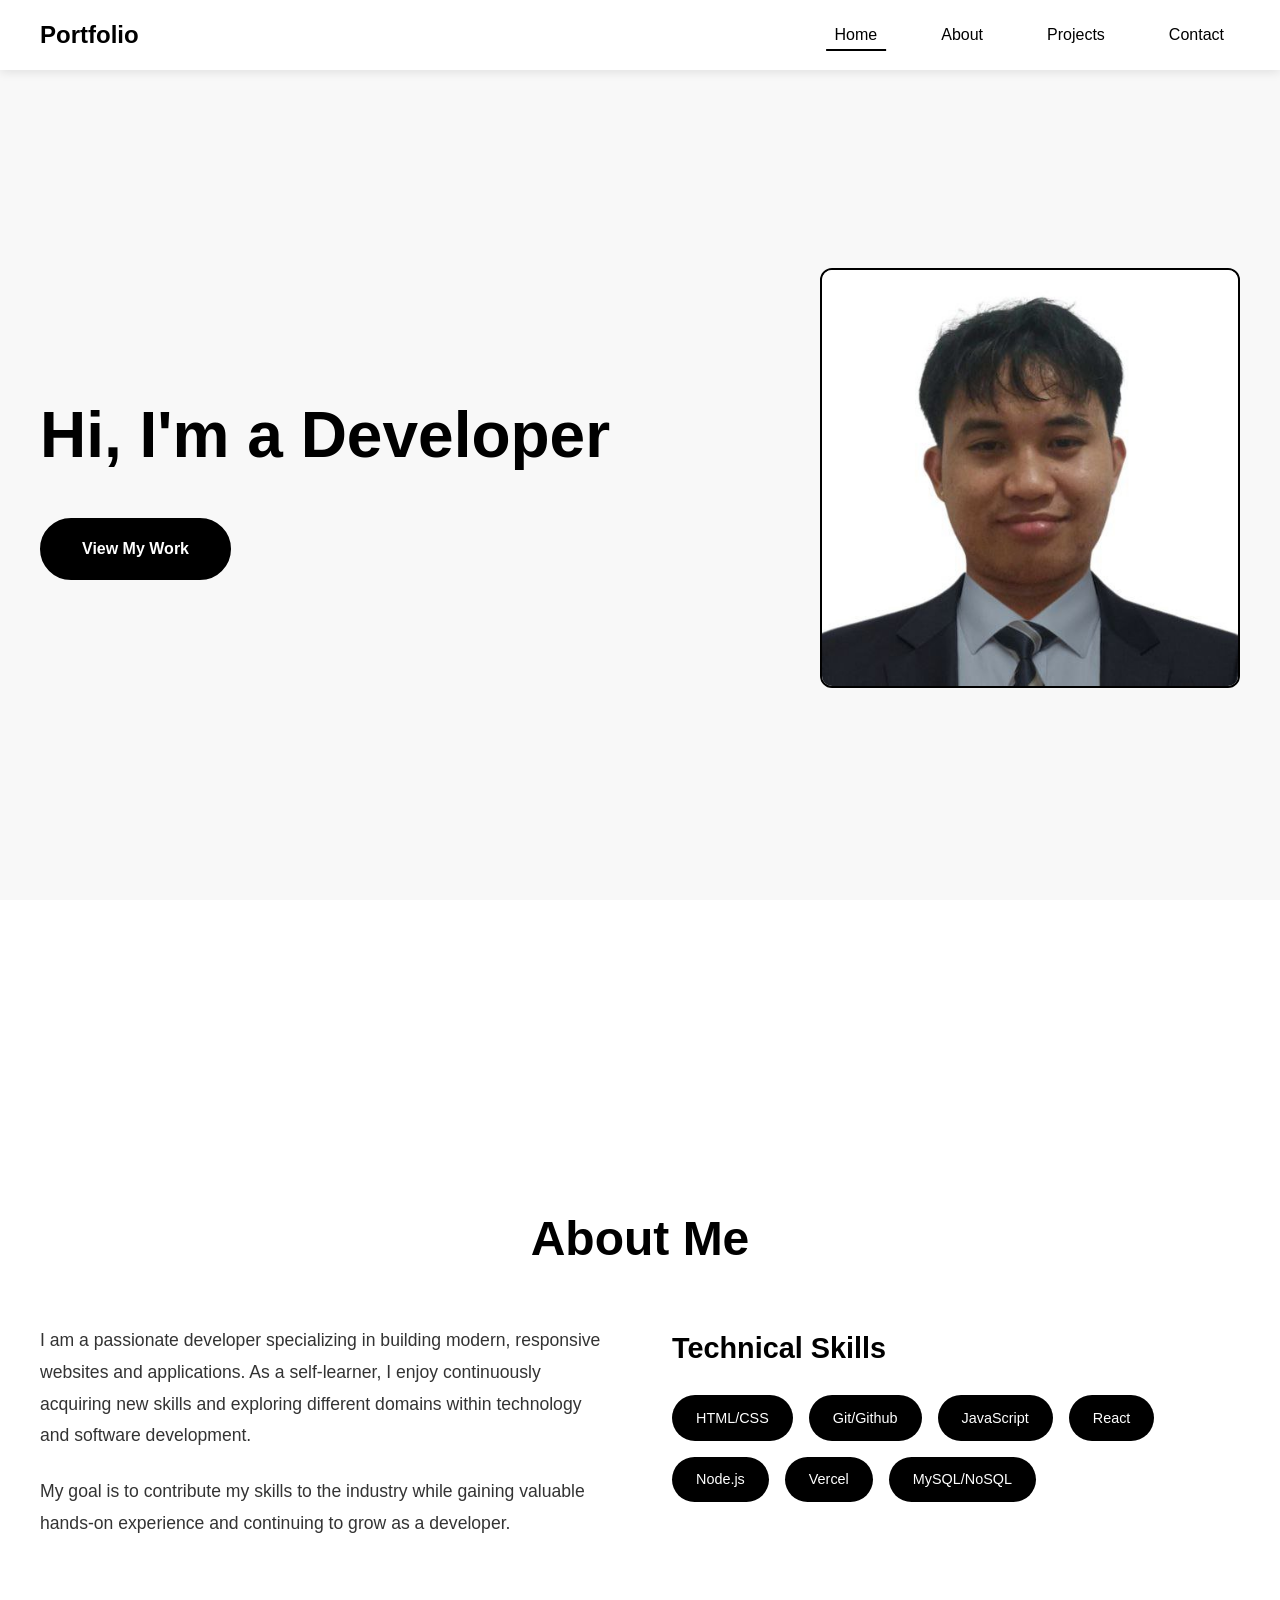
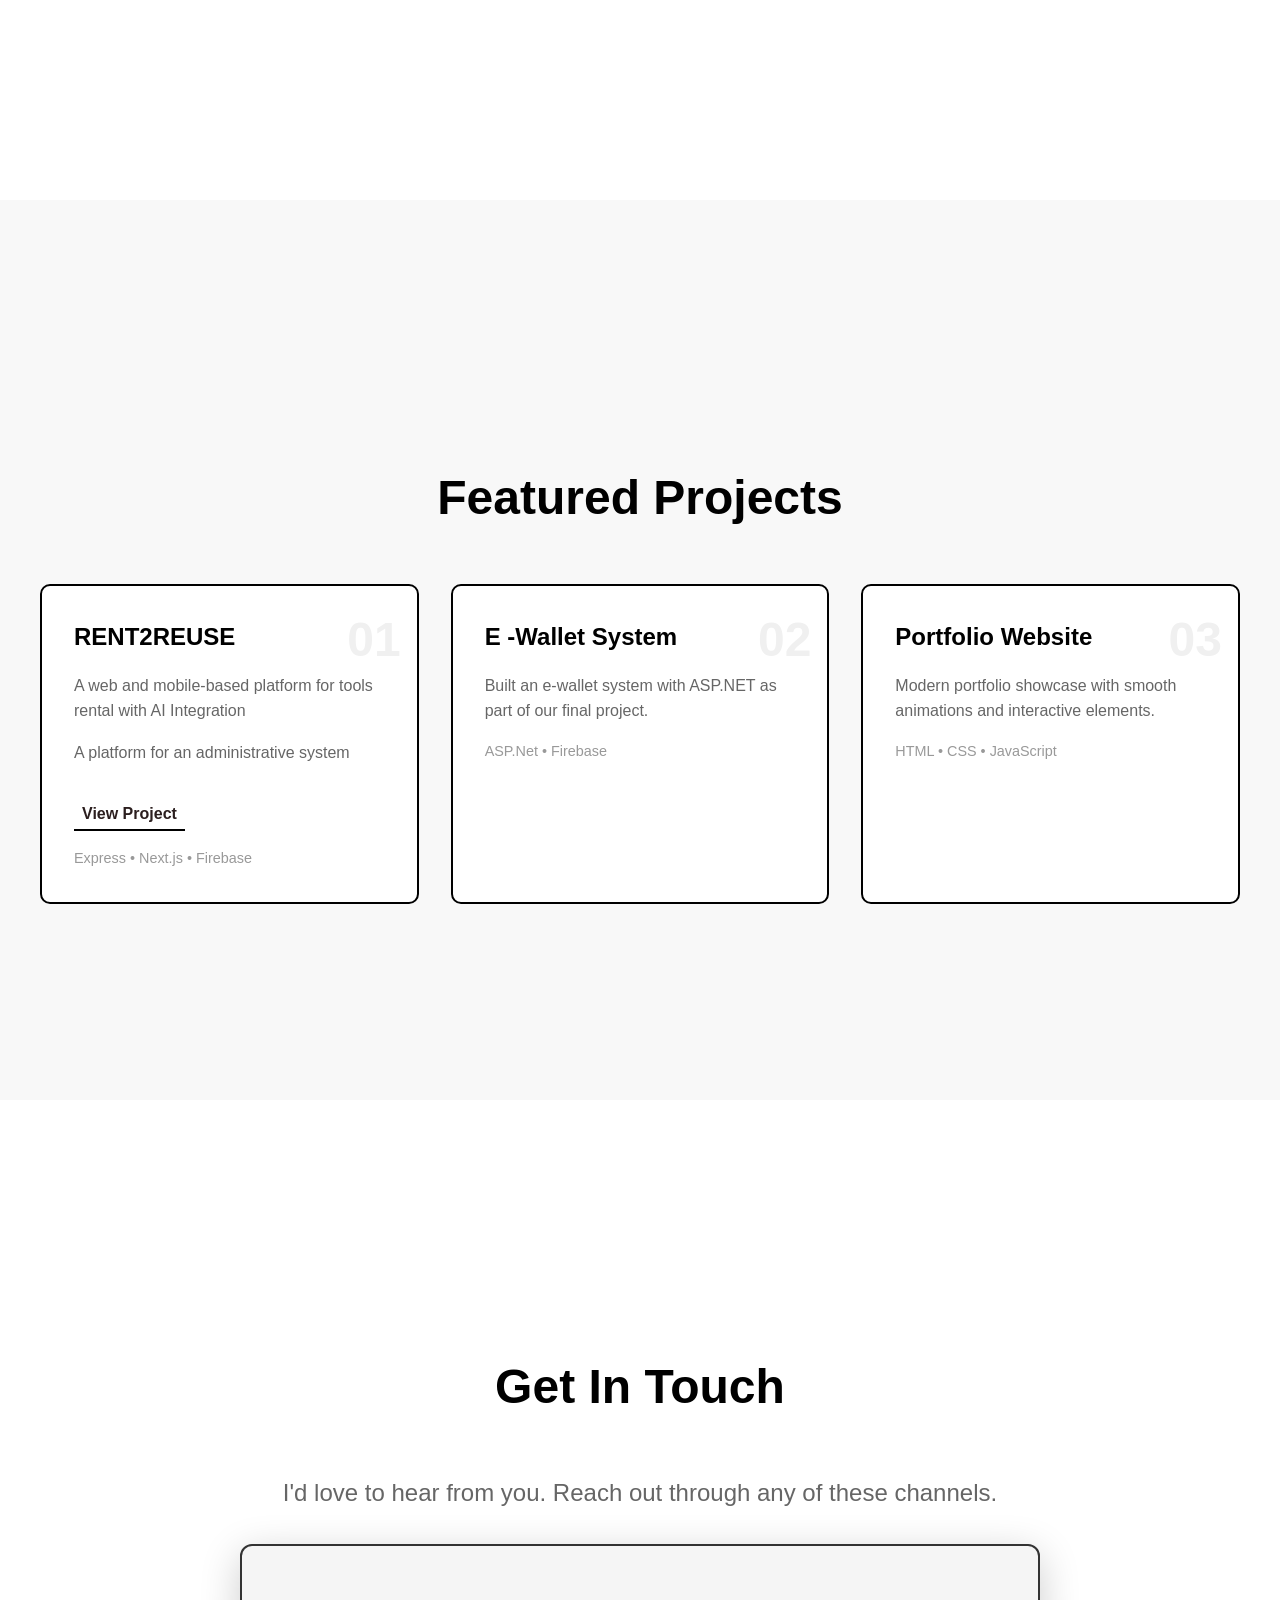
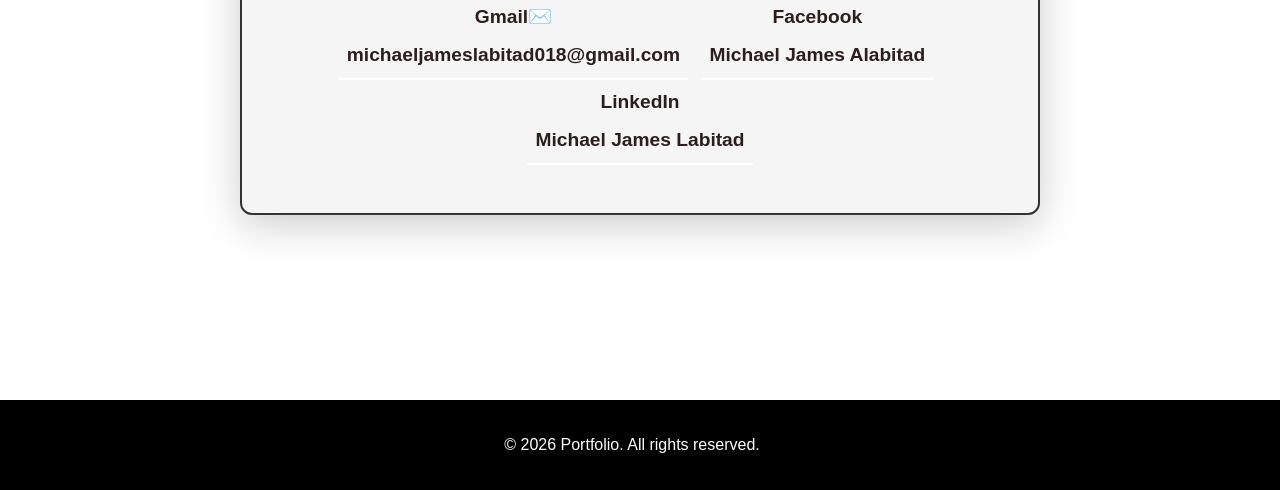
==== index.html @ a5486e1b "Rename portfolio.html to index.html for Vercel" ====
<!DOCTYPE html>
<html lang="en">
<head>
    <meta charset="UTF-8">
    <meta name="viewport" content="width=device-width, initial-scale=1.0">
    <title>Portfolio - Creative Developer</title>
    <link rel="stylesheet" href="style.css">
    <link rel="stylesheet" href="Assets/style.css">
</head>
<body>
    <nav id="navbar">
        <div class="nav-container">
            <div class="logo">Portfolio</div>
            <ul>
                <li><a href="#home" class="nav-link active">Home</a></li>
                <li><a href="#about" class="nav-link">About</a></li>
                <li><a href="#projects" class="nav-link">Projects</a></li>
                <li><a href="#contact" class="nav-link">Contact</a></li>
            </ul>
        </div>
    </nav>

    <section id="home">
        <div class="container">
            <div class="home-inner">
                <div class="home-content">
                    <h1>Hi, I'm a Developer</h1>
                    <a href="#projects" class="btn">View My Work</a>
                </div>
                <div class="home-image">
                    <img src="Assets/profile.jpg" alt="Portrait of a person">
                </div>
            </div>
        </div>
    </section>

    <section id="about">
        <div class="container">
            <h2>About Me</h2>
            <div class="about-content">
                <div class="about-text">
                    <p>I am a passionate developer specializing in building modern, responsive websites and applications. As a self-learner, I enjoy continuously acquiring new skills and exploring different domains within technology and software development.</p>
                    <p>My goal is to contribute my skills to the industry while gaining valuable hands-on experience and continuing to grow as a developer.</p>
                </div>
                <div class="skills-section">
                    <h3>Technical Skills</h3>
                    <div class="skills">
                        <span class="skill-tag">HTML/CSS</span>
                        <span class="skill-tag">Git/Github</span>
                        <span class="skill-tag">JavaScript</span>
                        <span class="skill-tag">React</span>
                        <span class="skill-tag">Node.js</span>
                        <span class="skill-tag">Vercel</span>
                        <span class="skill-tag">MySQL/NoSQL</span>
                    </div>
                </div>
            </div>
        </div>
    </section>

    <section id="projects">
        <div class="container">
            <h2>Featured Projects</h2>
            <div class="projects-grid">
                <div class="project-card">
                    <div class="project-number">01</div>
                    <h3>RENT2REUSE</h3>
                    <p>A web and mobile-based platform for tools rental with AI Integration</p>
                    <p>A platform for an administrative system</p>
                    <a href="https://admin-rent2reuse-website.vercel.app" target="_blank" class="project-link">View Project</a>
                    <div class="project-tech">Express • Next.js • Firebase</div>
                </div>
                <div class="project-card">
                    <div class="project-number">02</div>
                    <h3>E -Wallet System</h3>
                    <p>Built an e-wallet system with ASP.NET as part of our final project.</p>
                    <div class="project-tech">ASP.Net • Firebase</div>
                </div>
                <div class="project-card">
                    <div class="project-number">03</div>
                    <h3>Portfolio Website</h3>
                    <p>Modern portfolio showcase with smooth animations and interactive elements.</p>
                    <div class="project-tech">HTML • CSS • JavaScript</div>
                </div>
            </div>
        </div>
    </section>

    <section id="contact">
        <div class="container">
            <h2>Get In Touch</h2>
            <p class="contact-subtitle">I'd love to hear from you. Reach out through any of these channels.</p>
            <div class="contact-info">
                <div class="contact-methods">
                    <a href="mailto:michaeljameslabitad018@gmail.com" class="contact-link email">
                        <div class="contact-icon-box">
                            <span class="icon">Gmail✉️</span>
                        </div>
                        <div class="contact-details">
                           
                            <span class="contact-value">michaeljameslabitad018@gmail.com</span>
                        </div>
                    </a>
                    <a href="https://www.facebook.com/search/top?q=Michael%20James%20Alabitad" target="_blank" rel="noopener" class="contact-link facebook">
                        <div class="contact-icon-box">
                            <span class="icon">Facebook</span>
                        </div>
                        <div class="contact-details">
                           
                            <span class="contact-value">Michael James Alabitad</span>
                        </div>
                    </a>
                    <a href="https://www.linkedin.com/in/michael-james-labitad/" target="_blank" rel="noopener" class="contact-link linkedin">
                        <div class="contact-icon-box">
                            <span class="icon">LinkedIn</span>
                        </div>
                        <div class="contact-details">
                          
                            <span class="contact-value">Michael James Labitad</span>
                        </div>
                    </a>
                </div>
            </div>
        </div>
    </section>

    <footer>
        <div class="container">
            <p>&copy; 2026 Portfolio. All rights reserved.</p>
        </div>
    </footer>

    <script src="script.js"></script>
</body>
</html>
---- style.css ----
* {
    margin: 0;
    padding: 0;
    box-sizing: border-box;
}

body {
    font-family: 'Segoe UI', Tahoma, Geneva, Verdana, sans-serif;
    background-color: #ffffff;
    color: #000000;
    overflow-x: hidden;
    line-height: 1.6;
}

/* Navigation */
nav {
    position: fixed;
    top: 0;
    width: 100%;
    background-color: #ffffff;
    box-shadow: 0 2px 10px rgba(0, 0, 0, 0.1);
    padding: 1rem 2rem;
    z-index: 1000;
    transition: all 0.3s ease;
}

nav.scrolled {
    box-shadow: 0 2px 20px rgba(0, 0, 0, 0.15);
}

.nav-container {
    max-width: 1200px;
    margin: 0 auto;
    display: flex;
    justify-content: space-between;
    align-items: center;
}

.logo {
    font-size: 1.5rem;
    font-weight: 700;
    color: #000000;
}

nav ul {
    list-style: none;
    display: flex;
    gap: 2rem;
}

nav a {
    color: #000000;
    text-decoration: none;
    font-weight: 500;
    padding: 0.5rem 1rem;
    border-radius: 5px;
    transition: all 0.3s ease;
    position: relative;
}

nav a::after {
    content: '';
    position: absolute;
    bottom: 0;
    left: 50%;
    transform: translateX(-50%);
    width: 0;
    height: 2px;
    background-color: #000000;
    transition: width 0.3s ease;
}

nav a:hover::after,
nav a.active::after {
    width: 80%;
}

/* Sections */
section {
    min-height: 100vh;
    padding: 6rem 2rem 2rem;
    display: flex;
    align-items: center;
    justify-content: center;
    opacity: 0;
    transform: translateY(50px);
    transition: all 0.8s ease;
}

section.visible {
    opacity: 1;
    transform: translateY(0);
}

section:nth-child(even) {
    background-color: #f8f8f8;
}

.container {
    max-width: 1200px;
    width: 100%;
}

/* Home Section */
.home-inner {
    display: flex;
    align-items: center;
    gap: 2rem;
}
.home-content {
    text-align: left;
    flex: 1;
}
.home-image {
    flex: 1;
    max-width: 420px;
}
.home-image img {
    width: 100%;
    height: auto;
    border-radius: 12px;
    object-fit: cover;
    border: 2px solid #000000;
}

h1 {
    font-size: 4rem;
    margin-bottom: 1rem;
    font-weight: 700;
    animation: fadeInUp 1s ease;
}

.subtitle {
    font-size: 1.5rem;
    color: #666666;
    margin-bottom: 2rem;
}

.btn {
    display: inline-block;
    padding: 1rem 2.5rem;
    background-color: #000000;
    color: #ffffff;
    text-decoration: none;
    border-radius: 50px;
    font-weight: 600;
    transition: all 0.3s ease;
    margin-top: 1rem;
    border: 2px solid #000000;
}

.btn:hover {
    background-color: #ffffff;
    color: #000000;
    transform: translateY(-3px);
    box-shadow: 0 10px 30px rgba(0, 0, 0, 0.2);
}

/* About Section */
h2 {
    font-size: 3rem;
    margin-bottom: 3rem;
    text-align: center;
    font-weight: 700;
}

.about-content {
    display: grid;
    grid-template-columns: 1fr 1fr;
    gap: 4rem;
    align-items: start;
}

.about-text {
    font-size: 1.1rem;
    line-height: 1.8;
    color: #333333;
}

.about-text p {
    margin-bottom: 1.5rem;
}

.skills-section h3 {
    font-size: 1.8rem;
    margin-bottom: 1.5rem;
    font-weight: 600;
}

.skills {
    display: flex;
    flex-wrap: wrap;
    gap: 1rem;
}

.skill-tag {
    background-color: #000000;
    color: #ffffff;
    padding: 0.7rem 1.5rem;
    border-radius: 25px;
    font-size: 0.9rem;
    transition: all 0.3s ease;
}

.skill-tag:hover {
    background-color: #333333;
    transform: scale(1.05);
}

/* Projects Section */
.project-link {
    display: inline-block;
    margin-top: 1rem;
    color: #2b1e1e;
    text-decoration: none;
    font-weight: 600;
    padding: 0.2rem 0.5rem;
    border-bottom: 2px solid #000000;
    transition: all 0.3s ease;
}

.projects-grid {
    display: grid;
    grid-template-columns: repeat(auto-fit, minmax(280px, 1fr));
    gap: 2rem;
    margin-top: 2rem;
}

.project-card {
    background-color: #ffffff;
    border: 2px solid #000000;
    border-radius: 10px;
    padding: 2rem;
    transition: all 0.3s ease;
    cursor: pointer;
    position: relative;
}

.project-card:hover {
    transform: translateY(-10px);
    box-shadow: 0 15px 40px rgba(0, 0, 0, 0.15);
}

.project-number {
    font-size: 3rem;
    font-weight: 700;
    color: #f0f0f0;
    position: absolute;
    top: 1rem;
    right: 1rem;
}

.project-card h3 {
    font-size: 1.5rem;
    margin-bottom: 1rem;
    font-weight: 600;
}

.project-card p {
    color: #666666;
    margin-bottom: 1rem;
    line-height: 1.6;
}

.project-tech {
    font-size: 0.9rem;
    color: #999999;
    margin-top: 1rem;
}

/* Contact Section */
.contact-subtitle {
    font-size: 1.5rem;
    color: #666666;
    margin-bottom: 2rem;
    text-align: center;
}
.contact-form {
    max-width: 600px;
    margin: 2rem auto;
    background-color: #ffffff;
    padding: 3rem;
    border-radius: 10px;
    border: 2px solid #000000;
}

.contact-info {
    max-width: 800px;
    margin: 0 auto;
    text-align: center;
    font-size: 1.2rem;
    line-height: 2;
    padding: 3rem;
    background-color: #f5f5f5;
    border-radius: 12px;
    border: 2px solid #333333;
    box-shadow: 0 10px 40px rgba(0, 0, 0, 0.2);
    transition: all 0.3s ease;
}

.contact-info:hover {
    box-shadow: 0 15px 50px rgba(0, 0, 0, 0.3);
    transform: translateY(-5px);
}

.contact-info p {
    margin-bottom: 1.5rem;
}

.contact-info a {
    color: #2b1e1e;
    text-decoration: none;
    font-weight: 600;
    padding: 0.2rem 0.5rem;
    border-bottom: 2px solid #ffffff;
    transition: all 0.3s ease;
    display: inline-block;
}

.contact-info a:hover {
    color: #000000;
    background-color: #ffffff;
    border-bottom: 2px solid #ffffff;
    transform: translateY(-2px);
}

/* Optional: Add some spacing and animation */
.contact-info a:not(:last-child) {
    margin-right: 0.5rem;
}

.form-group {
    margin-bottom: 1.5rem;
}

.form-group label {
    display: block;
    margin-bottom: 0.5rem;
    font-weight: 600;
    color: #000000;
}

.form-group input,
.form-group textarea {
    width: 100%;
    padding: 1rem;
    border: 2px solid #e0e0e0;
    border-radius: 8px;
    background-color: #ffffff;
    color: #000000;
    font-size: 1rem;
    font-family: inherit;
    transition: border-color 0.3s ease;
}

.form-group input:focus,
.form-group textarea:focus {
    outline: none;
    border-color: #000000;
}

.form-group input::placeholder,
.form-group textarea::placeholder {
    color: #999999;
}

.form-group textarea {
    min-height: 150px;
    resize: vertical;
}

/* Footer */
footer {
    background-color: #000000;
    color: #ffffff;
    text-align: center;
    padding: 2rem;
}

footer p {
    margin: 0;
}

/* Animations */
@keyframes fadeInUp {
    from {
        opacity: 0;
        transform: translateY(30px);
    }
    to {
        opacity: 1;
        transform: translateY(0);
    }
}

/* Responsive Design */
@media (max-width: 768px) {
    h1 {
        font-size: 2.5rem;
    }

    h2 {
        font-size: 2rem;
    }

    .about-content {
        grid-template-columns: 1fr;
        gap: 2rem;
    }

    nav ul {
        gap: 1rem;
    }

    .nav-container {
        flex-direction: column;
        gap: 1rem;
    }

   .contact-info {
        font-size: 1rem;
        padding: 1.5rem;
    }
    .home-inner {
        flex-direction: column;
        gap: 1.5rem;
    }
    .home-content {
        text-align: center;
    }
    .home-image {
        max-width: 80%;
        margin: 0 auto;
    }
}
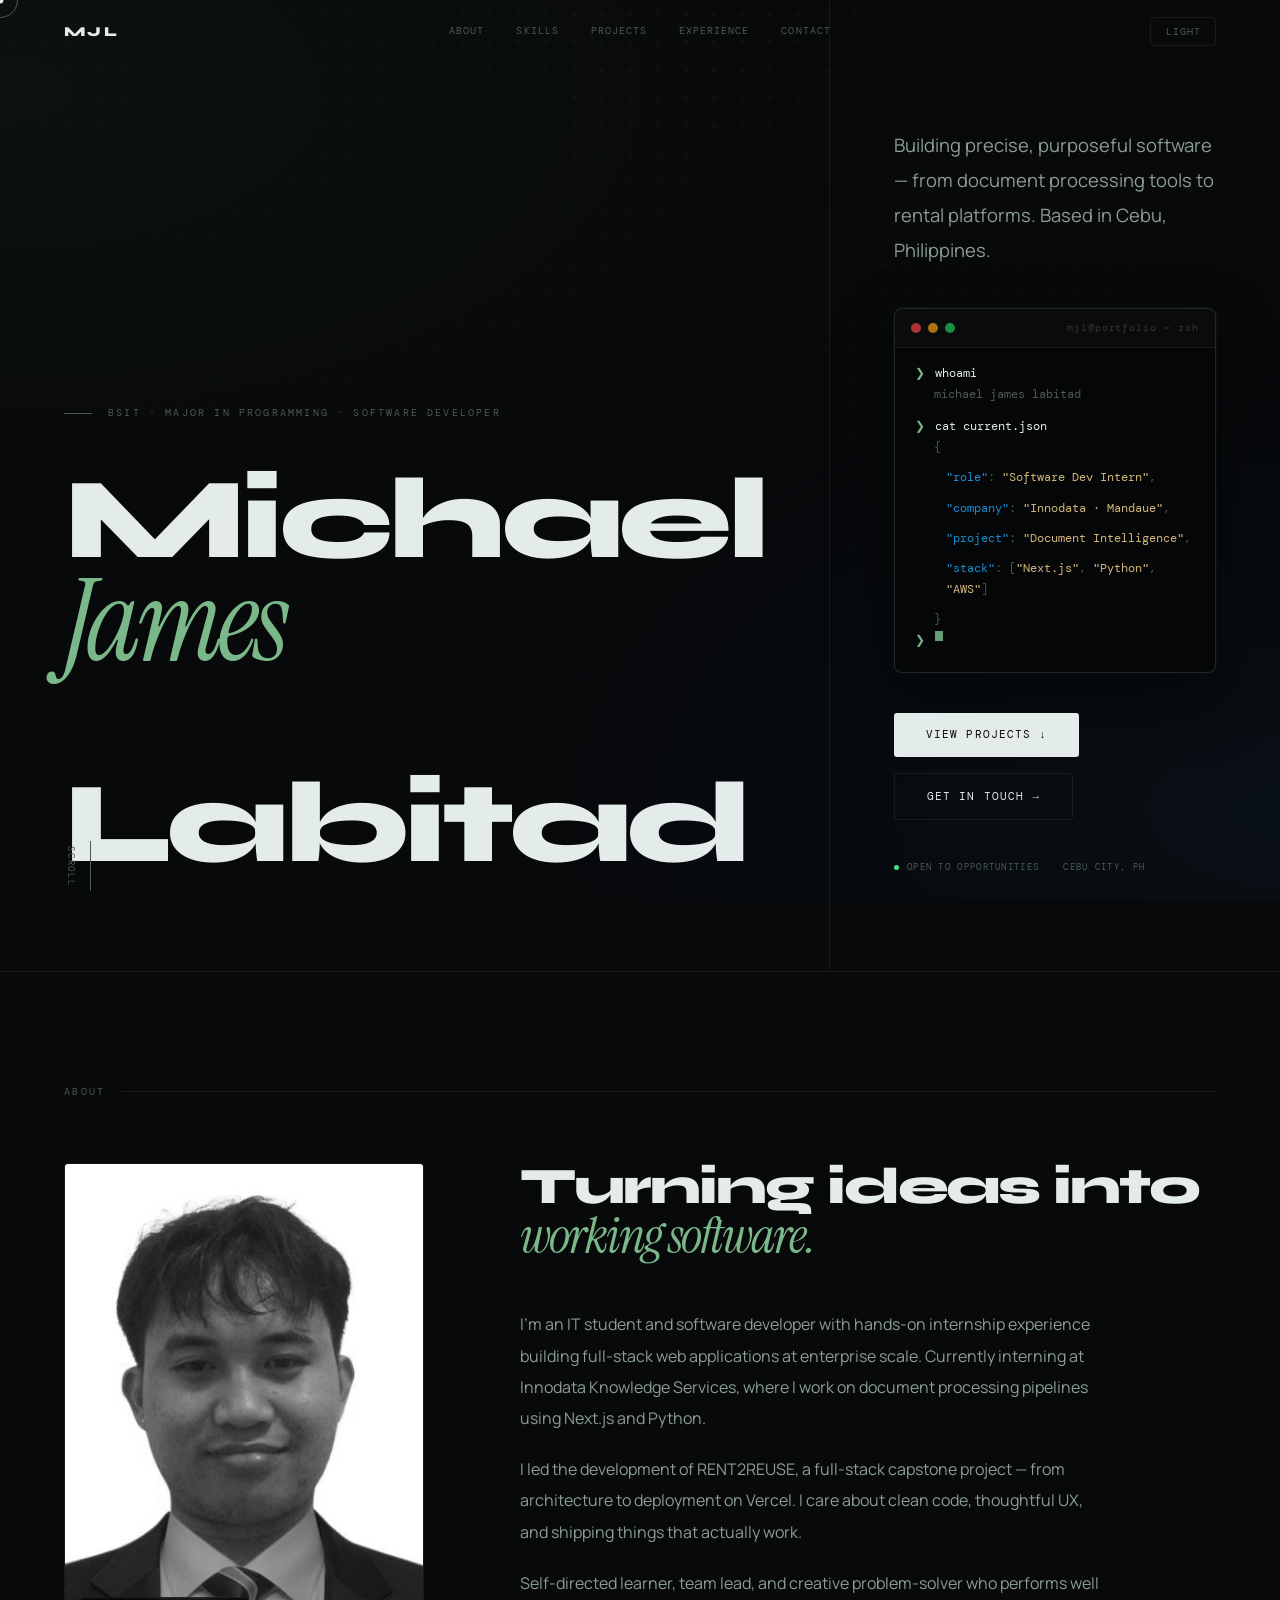
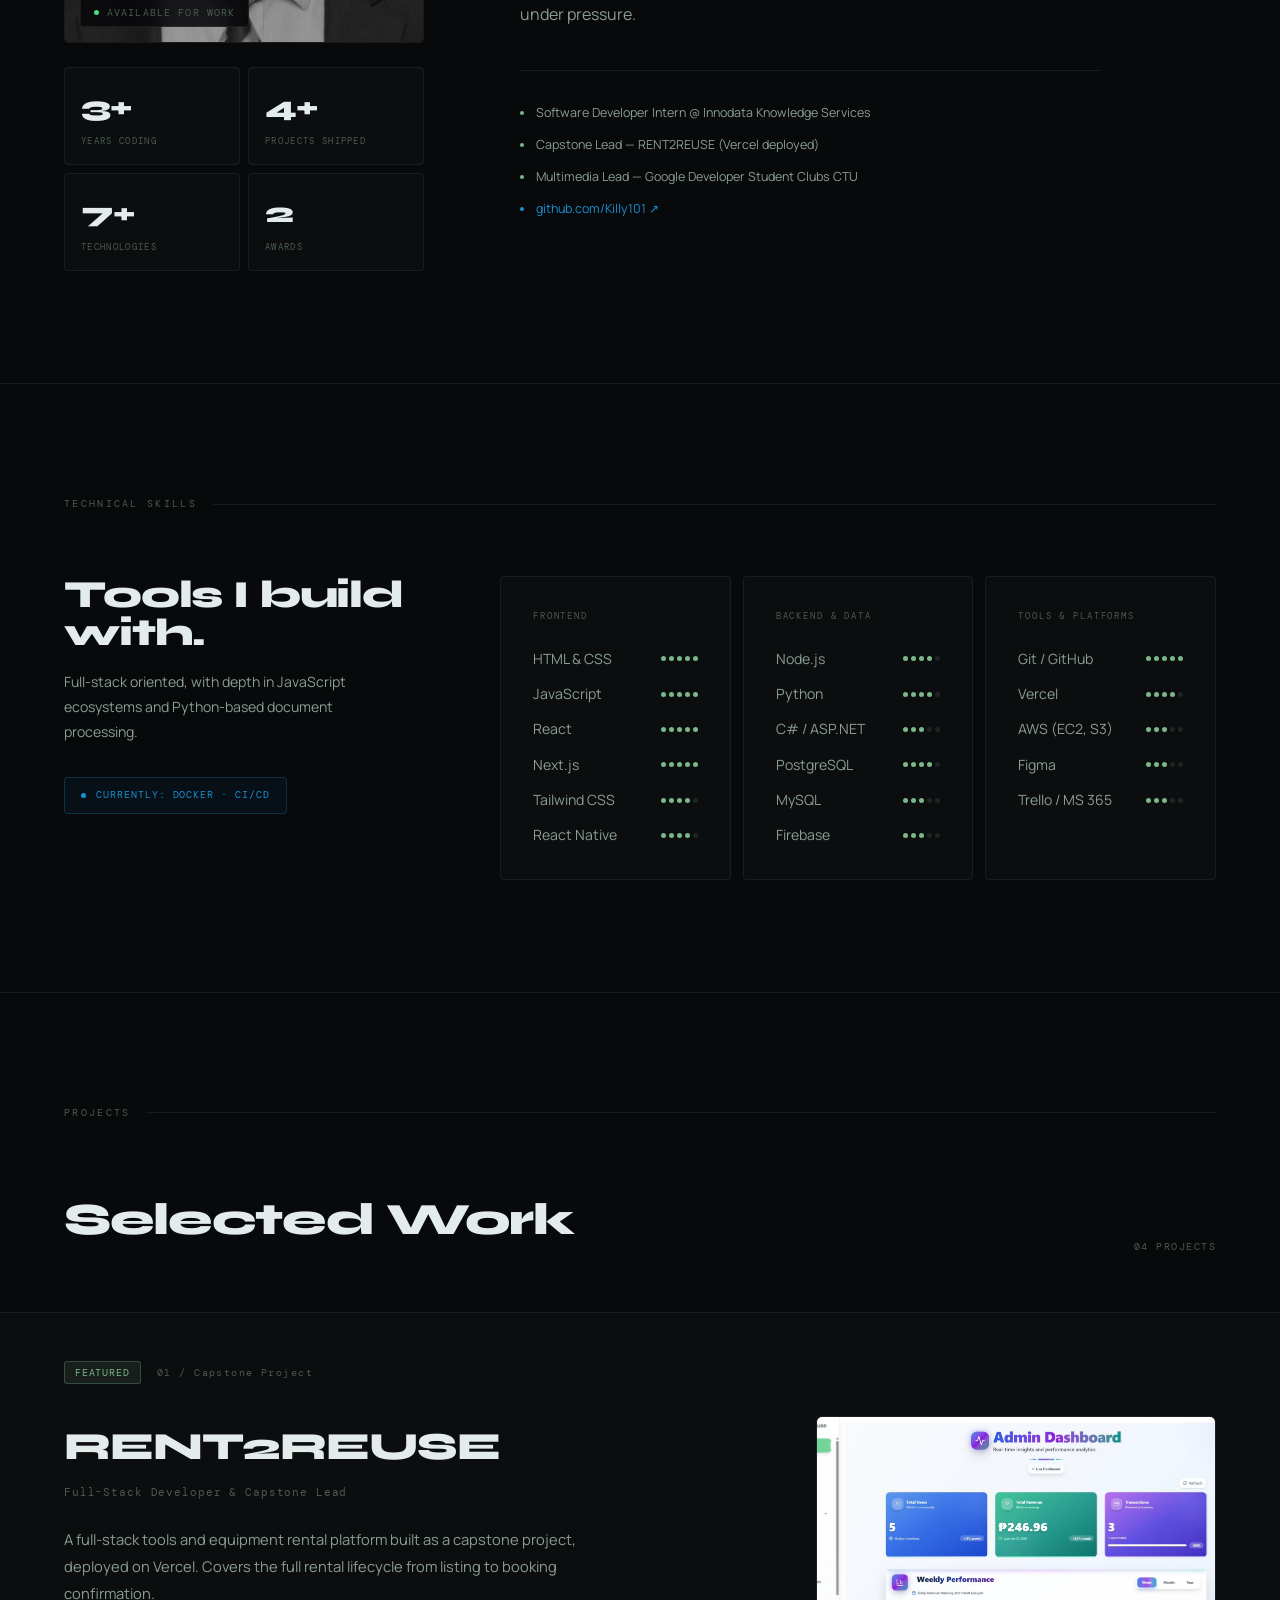
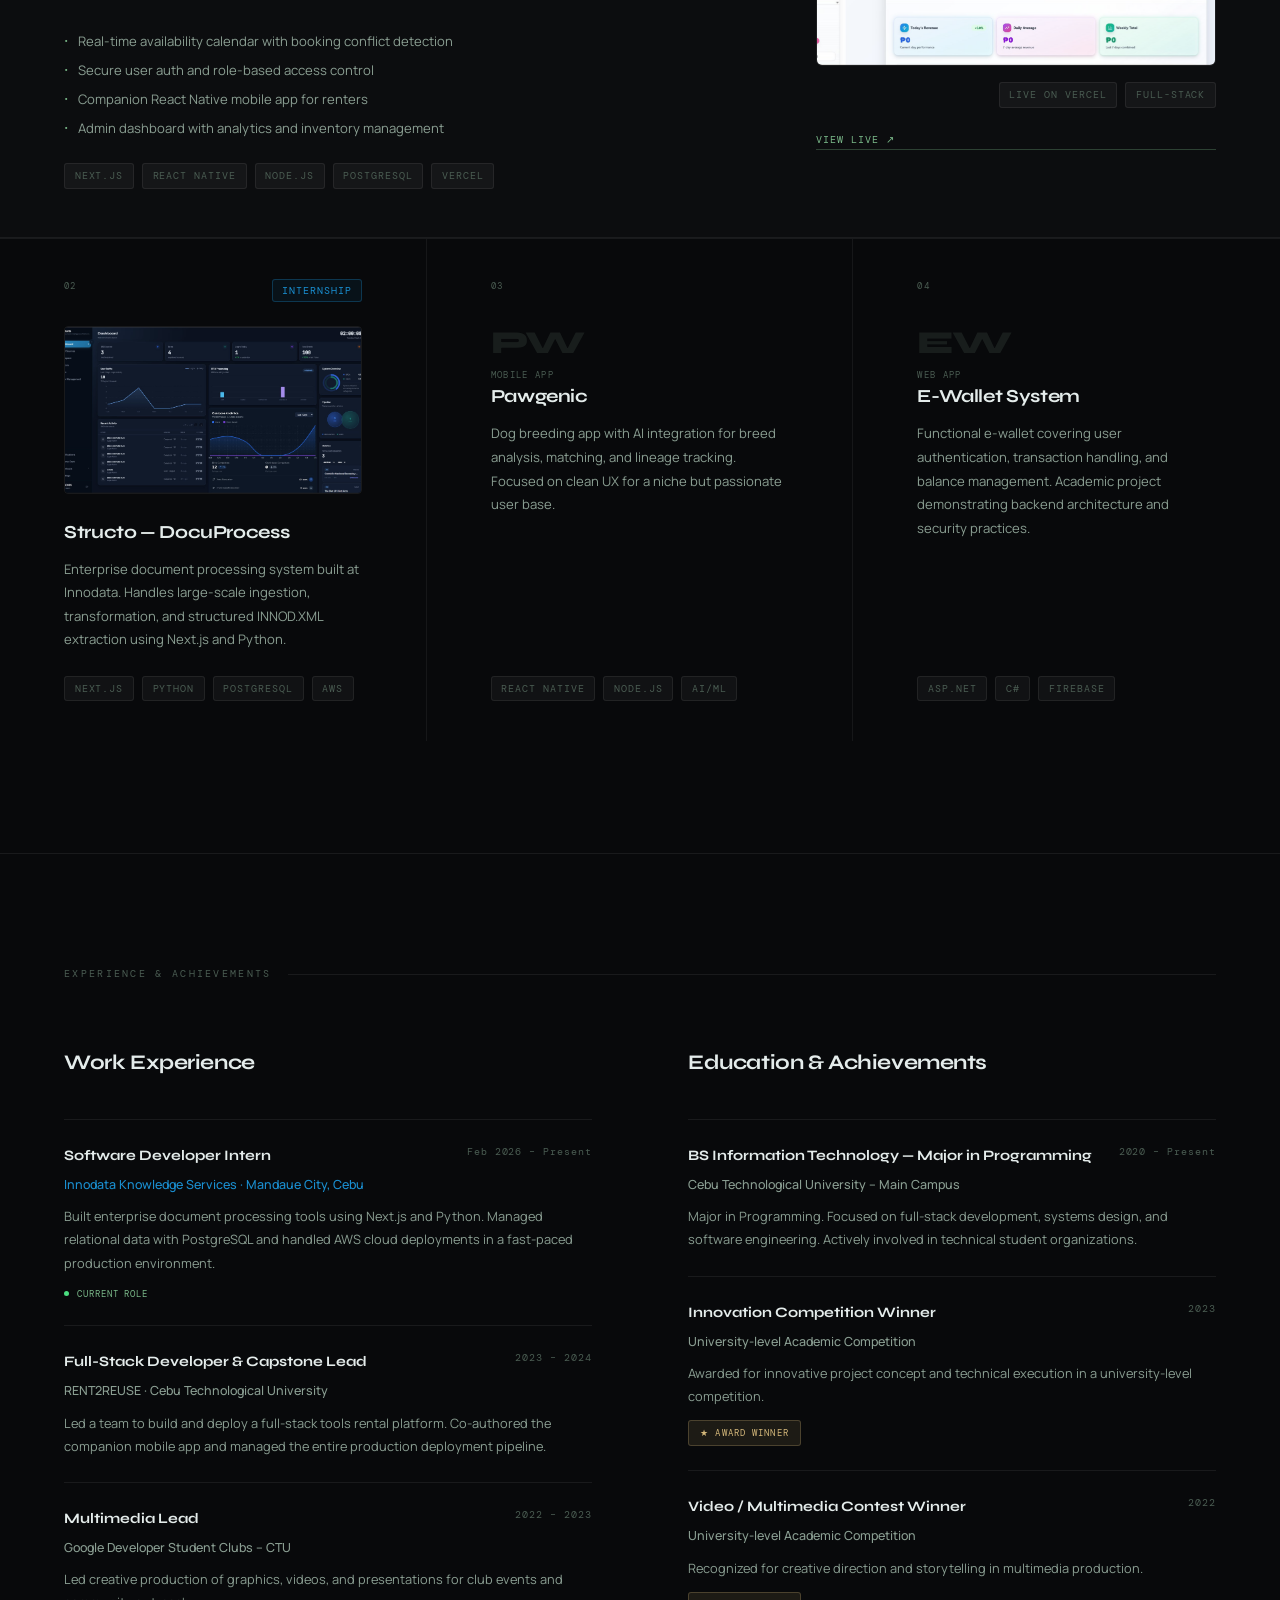
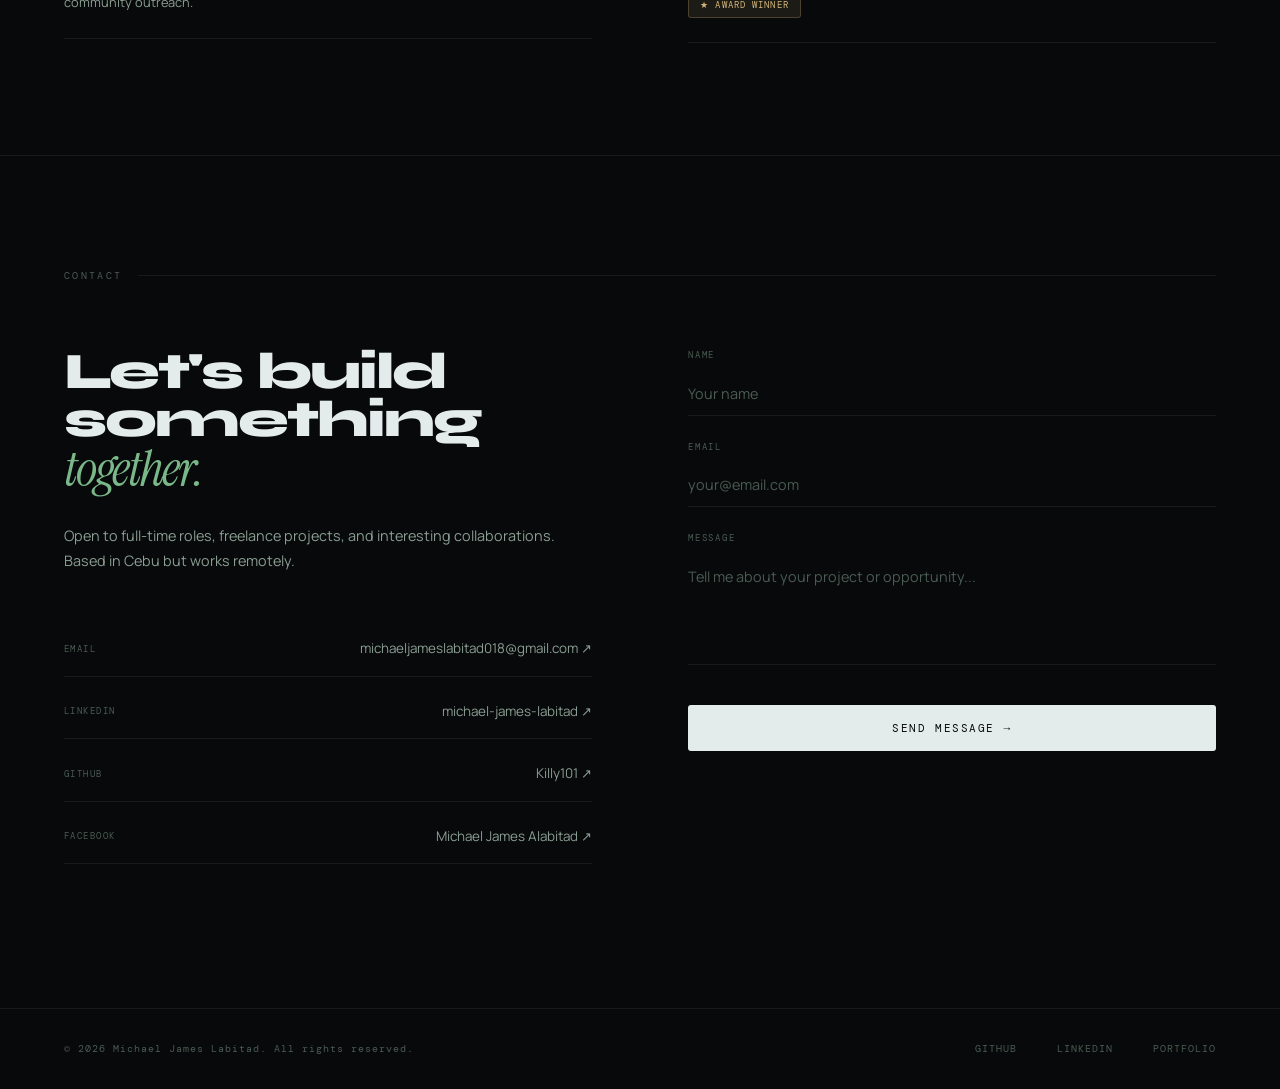
==== commit 7e47f086: "Updated Portfolio" ====
--- a/index.html
+++ b/index.html
@@ -1,136 +1,811 @@
-<!DOCTYPE html>
-<html lang="en">
-<head>
-    <meta charset="UTF-8">
-    <meta name="viewport" content="width=device-width, initial-scale=1.0">
-    <title>Portfolio - Creative Developer</title>
-    <link rel="stylesheet" href="style.css">
-    <link rel="stylesheet" href="Assets/style.css">
-</head>
-<body>
+<!doctype html>
+<html lang="en" data-theme="dark">
+  <head>
+    <meta charset="UTF-8" />
+    <meta name="viewport" content="width=device-width, initial-scale=1.0" />
+    <title>Michael James Labitad — Software Developer</title>
+    <link rel="preconnect" href="https://fonts.googleapis.com" />
+    <link rel="preconnect" href="https://fonts.gstatic.com" crossorigin />
+    <link
+      href="https://fonts.googleapis.com/css2?family=Syne:wght@400;600;700;800&family=Manrope:wght@400;500;600;700&family=DM+Mono:ital,wght@0,300;0,400;1,300&family=Instrument+Serif:ital@0;1&display=swap"
+      rel="stylesheet"
+    />
+    <link rel="stylesheet" href="style.css" />
+  </head>
+  <body>
+    <!-- Custom cursor -->
+    <div class="mjl-dot" id="mjl-dot"></div>
+    <div class="mjl-ring" id="mjl-ring"></div>
+
+    <!-- Toast -->
+    <div id="toast" class="toast" aria-live="polite"></div>
+
+    <!-- NAV -->
     <nav id="navbar">
-        <div class="nav-container">
-            <div class="logo">Portfolio</div>
-            <ul>
-                <li><a href="#home" class="nav-link active">Home</a></li>
-                <li><a href="#about" class="nav-link">About</a></li>
-                <li><a href="#projects" class="nav-link">Projects</a></li>
-                <li><a href="#contact" class="nav-link">Contact</a></li>
+      <div class="nav-brand">MJL</div>
+      <ul class="nav-links" id="nav-links">
+        <li>
+          <a href="#about" class="nav-link" data-section="about">About</a>
+        </li>
+        <li>
+          <a href="#skills" class="nav-link" data-section="skills">Skills</a>
+        </li>
+        <li>
+          <a href="#projects" class="nav-link" data-section="projects"
+            >Projects</a
+          >
+        </li>
+        <li>
+          <a href="#experience" class="nav-link" data-section="experience"
+            >Experience</a
+          >
+        </li>
+        <li>
+          <a href="#contact" class="nav-link" data-section="contact">Contact</a>
+        </li>
+      </ul>
+      <button id="theme-toggle" class="theme-btn" aria-label="Toggle theme">
+        Light
+      </button>
+    </nav>
+
+    <!-- HERO -->
+    <section id="hero">
+      <div class="dot-grid" aria-hidden="true"></div>
+      <div class="hero-left">
+        <p class="hero-eyebrow">
+          <span class="eyebrow-line"></span>
+          BSIT · Major in Programming · Software Developer
+        </p>
+        <h1 class="hero-name">
+          Michael<br />
+          <em class="hero-name-em">James</em><br />
+          Labitad
+        </h1>
+        <div class="hero-scroll-indicator" aria-hidden="true">
+          <div class="scroll-line"><div class="scroll-fill"></div></div>
+          Scroll
+        </div>
+      </div>
+      <div class="hero-right">
+        <p class="hero-desc">
+          Building precise, purposeful software — from document processing tools
+          to rental platforms. Based in Cebu, Philippines.
+        </p>
+        <!-- Terminal -->
+        <div class="terminal" aria-label="Terminal showing current role info">
+          <div class="terminal-bar">
+            <span class="tb-dot tb-red"></span>
+            <span class="tb-dot tb-yellow"></span>
+            <span class="tb-dot tb-green"></span>
+            <span class="terminal-title">mjl@portfolio ~ zsh</span>
+          </div>
+          <div class="terminal-body">
+            <div class="term-line tl-1">
+              <span class="term-prompt">❯</span
+              ><span class="term-cmd">whoami</span>
+            </div>
+            <div class="term-line tl-2 term-out">michael james labitad</div>
+            <div class="term-line tl-3">
+              <span class="term-prompt">❯</span
+              ><span class="term-cmd">cat current.json</span>
+            </div>
+            <div class="term-line tl-4 term-json">
+              <div class="tj-brace">{</div>
+              <div class="tj-row">
+                <span class="tj-key">"role"</span
+                ><span class="tj-colon">: </span
+                ><span class="tj-val">"Software Dev Intern"</span
+                ><span class="tj-colon">,</span>
+              </div>
+              <div class="tj-row">
+                <span class="tj-key">"company"</span
+                ><span class="tj-colon">: </span
+                ><span class="tj-val">"Innodata · Mandaue"</span
+                ><span class="tj-colon">,</span>
+              </div>
+              <div class="tj-row">
+                <span class="tj-key">"project"</span
+                ><span class="tj-colon">: </span
+                ><span class="tj-val">"Document Intelligence"</span
+                ><span class="tj-colon">,</span>
+              </div>
+              <div class="tj-row">
+                <span class="tj-key">"stack"</span
+                ><span class="tj-colon">: [</span
+                ><span class="tj-val">"Next.js"</span
+                ><span class="tj-colon">, </span
+                ><span class="tj-val">"Python"</span
+                ><span class="tj-colon">, </span
+                ><span class="tj-val">"AWS"</span
+                ><span class="tj-colon">]</span>
+              </div>
+              <div class="tj-brace">}</div>
+            </div>
+            <div class="term-line tl-5">
+              <span class="term-prompt">❯</span
+              ><span class="term-cursor"></span>
+            </div>
+          </div>
+        </div>
+        <!-- CTAs -->
+        <div class="hero-ctas">
+          <a href="#projects" class="btn-primary">View Projects ↓</a>
+          <a href="#contact" class="btn-ghost">Get in Touch →</a>
+        </div>
+        <!-- Meta -->
+        <div class="hero-meta">
+          <span class="status-pill"
+            ><span class="pulse-dot"></span>Open to opportunities</span
+          >
+          <span class="hero-location">Cebu City, PH</span>
+        </div>
+      </div>
+    </section>
+
+    <hr class="section-divider" />
+
+    <!-- ABOUT -->
+    <section id="about">
+      <p class="section-label reveal rd1">
+        About<span class="label-line"></span>
+      </p>
+      <div class="about-grid">
+        <div class="about-photo-col reveal rd2">
+          <div class="photo-wrap">
+            <img
+              src="Assets/profile.jpg"
+              alt="Michael James Labitad"
+              class="profile-img"
+              id="profile-img"
+            />
+            <div class="photo-badge">
+              <span class="pulse-dot"></span>Available for work
+            </div>
+          </div>
+          <div class="stat-grid">
+            <div class="stat-card">
+              <span class="stat-num" data-stat="3" data-suffix="+">0+</span>
+              <span class="stat-label">Years coding</span>
+            </div>
+            <div class="stat-card">
+              <span class="stat-num" data-stat="4" data-suffix="+">0+</span>
+              <span class="stat-label">Projects shipped</span>
+            </div>
+            <div class="stat-card">
+              <span class="stat-num" data-stat="7" data-suffix="+">0+</span>
+              <span class="stat-label">Technologies</span>
+            </div>
+            <div class="stat-card">
+              <span class="stat-num" data-stat="2" data-suffix="">0</span>
+              <span class="stat-label">Awards</span>
+            </div>
+          </div>
+        </div>
+        <div class="about-text-col reveal rd3">
+          <h2 class="about-headline">
+            Turning ideas into<br /><em class="accent-italic"
+              >working software.</em
+            >
+          </h2>
+          <div class="about-body">
+            <p>
+              I'm an IT student and software developer with hands-on internship
+              experience building full-stack web applications at enterprise
+              scale. Currently interning at Innodata Knowledge Services, where I
+              work on document processing pipelines using Next.js and Python.
+            </p>
+            <p>
+              I led the development of RENT2REUSE, a full-stack capstone project
+              — from architecture to deployment on Vercel. I care about clean
+              code, thoughtful UX, and shipping things that actually work.
+            </p>
+            <p>
+              Self-directed learner, team lead, and creative problem-solver who
+              performs well under pressure.
+            </p>
+          </div>
+          <ul class="about-facts">
+            <li>
+              <span class="fact-dot accent"></span>Software Developer Intern @
+              Innodata Knowledge Services
+            </li>
+            <li>
+              <span class="fact-dot accent"></span>Capstone Lead — RENT2REUSE
+              (Vercel deployed)
+            </li>
+            <li>
+              <span class="fact-dot accent"></span>Multimedia Lead — Google
+              Developer Student Clubs CTU
+            </li>
+            <li>
+              <span class="fact-dot blue"></span
+              ><a
+                href="https://github.com/Killy101"
+                target="_blank"
+                rel="noopener"
+                class="link-blue"
+                >github.com/Killy101 ↗</a
+              >
+            </li>
+          </ul>
+        </div>
+      </div>
+    </section>
+
+    <hr class="section-divider" />
+
+    <!-- SKILLS -->
+    <section id="skills">
+      <p class="section-label reveal rd1">
+        Technical Skills<span class="label-line"></span>
+      </p>
+      <div class="skills-layout">
+        <div class="skills-intro reveal rd2">
+          <h2 class="skills-headline">Tools I build with.</h2>
+          <p class="skills-sub">
+            Full-stack oriented, with depth in JavaScript ecosystems and
+            Python-based document processing.
+          </p>
+          <div class="learning-badge">
+            <span class="pulse-dot blue-dot"></span>
+            <span class="learning-text">Currently: Docker · CI/CD</span>
+          </div>
+        </div>
+        <div class="skills-cards reveal rd3">
+          <div class="skill-card">
+            <p class="skill-card-title">Frontend</p>
+            <div class="skill-rows">
+              <div class="skill-row">
+                <span>HTML &amp; CSS</span>
+                <div class="dots">
+                  <span class="dot filled"></span
+                  ><span class="dot filled"></span
+                  ><span class="dot filled"></span
+                  ><span class="dot filled"></span
+                  ><span class="dot filled"></span>
+                </div>
+              </div>
+              <div class="skill-row">
+                <span>JavaScript</span>
+                <div class="dots">
+                  <span class="dot filled"></span
+                  ><span class="dot filled"></span
+                  ><span class="dot filled"></span
+                  ><span class="dot filled"></span
+                  ><span class="dot filled"></span>
+                </div>
+              </div>
+              <div class="skill-row">
+                <span>React</span>
+                <div class="dots">
+                  <span class="dot filled"></span
+                  ><span class="dot filled"></span
+                  ><span class="dot filled"></span
+                  ><span class="dot filled"></span
+                  ><span class="dot filled"></span>
+                </div>
+              </div>
+              <div class="skill-row">
+                <span>Next.js</span>
+                <div class="dots">
+                  <span class="dot filled"></span
+                  ><span class="dot filled"></span
+                  ><span class="dot filled"></span
+                  ><span class="dot filled"></span
+                  ><span class="dot filled"></span>
+                </div>
+              </div>
+              <div class="skill-row">
+                <span>Tailwind CSS</span>
+                <div class="dots">
+                  <span class="dot filled"></span
+                  ><span class="dot filled"></span
+                  ><span class="dot filled"></span
+                  ><span class="dot filled"></span
+                  ><span class="dot empty"></span>
+                </div>
+              </div>
+              <div class="skill-row">
+                <span>React Native</span>
+                <div class="dots">
+                  <span class="dot filled"></span
+                  ><span class="dot filled"></span
+                  ><span class="dot filled"></span
+                  ><span class="dot filled"></span
+                  ><span class="dot empty"></span>
+                </div>
+              </div>
+            </div>
+          </div>
+          <div class="skill-card">
+            <p class="skill-card-title">Backend &amp; Data</p>
+            <div class="skill-rows">
+              <div class="skill-row">
+                <span>Node.js</span>
+                <div class="dots">
+                  <span class="dot filled"></span
+                  ><span class="dot filled"></span
+                  ><span class="dot filled"></span
+                  ><span class="dot filled"></span
+                  ><span class="dot empty"></span>
+                </div>
+              </div>
+              <div class="skill-row">
+                <span>Python</span>
+                <div class="dots">
+                  <span class="dot filled"></span
+                  ><span class="dot filled"></span
+                  ><span class="dot filled"></span
+                  ><span class="dot filled"></span
+                  ><span class="dot empty"></span>
+                </div>
+              </div>
+              <div class="skill-row">
+                <span>C# / ASP.NET</span>
+                <div class="dots">
+                  <span class="dot filled"></span
+                  ><span class="dot filled"></span
+                  ><span class="dot filled"></span
+                  ><span class="dot empty"></span
+                  ><span class="dot empty"></span>
+                </div>
+              </div>
+              <div class="skill-row">
+                <span>PostgreSQL</span>
+                <div class="dots">
+                  <span class="dot filled"></span
+                  ><span class="dot filled"></span
+                  ><span class="dot filled"></span
+                  ><span class="dot filled"></span
+                  ><span class="dot empty"></span>
+                </div>
+              </div>
+              <div class="skill-row">
+                <span>MySQL</span>
+                <div class="dots">
+                  <span class="dot filled"></span
+                  ><span class="dot filled"></span
+                  ><span class="dot filled"></span
+                  ><span class="dot empty"></span
+                  ><span class="dot empty"></span>
+                </div>
+              </div>
+              <div class="skill-row">
+                <span>Firebase</span>
+                <div class="dots">
+                  <span class="dot filled"></span
+                  ><span class="dot filled"></span
+                  ><span class="dot filled"></span
+                  ><span class="dot empty"></span
+                  ><span class="dot empty"></span>
+                </div>
+              </div>
+            </div>
+          </div>
+          <div class="skill-card">
+            <p class="skill-card-title">Tools &amp; Platforms</p>
+            <div class="skill-rows">
+              <div class="skill-row">
+                <span>Git / GitHub</span>
+                <div class="dots">
+                  <span class="dot filled"></span
+                  ><span class="dot filled"></span
+                  ><span class="dot filled"></span
+                  ><span class="dot filled"></span
+                  ><span class="dot filled"></span>
+                </div>
+              </div>
+              <div class="skill-row">
+                <span>Vercel</span>
+                <div class="dots">
+                  <span class="dot filled"></span
+                  ><span class="dot filled"></span
+                  ><span class="dot filled"></span
+                  ><span class="dot filled"></span
+                  ><span class="dot empty"></span>
+                </div>
+              </div>
+              <div class="skill-row">
+                <span>AWS (EC2, S3)</span>
+                <div class="dots">
+                  <span class="dot filled"></span
+                  ><span class="dot filled"></span
+                  ><span class="dot filled"></span
+                  ><span class="dot empty"></span
+                  ><span class="dot empty"></span>
+                </div>
+              </div>
+              <div class="skill-row">
+                <span>Figma</span>
+                <div class="dots">
+                  <span class="dot filled"></span
+                  ><span class="dot filled"></span
+                  ><span class="dot filled"></span
+                  ><span class="dot empty"></span
+                  ><span class="dot empty"></span>
+                </div>
+              </div>
+              <div class="skill-row">
+                <span>Trello / MS 365</span>
+                <div class="dots">
+                  <span class="dot filled"></span
+                  ><span class="dot filled"></span
+                  ><span class="dot filled"></span
+                  ><span class="dot empty"></span
+                  ><span class="dot empty"></span>
+                </div>
+              </div>
+            </div>
+          </div>
+        </div>
+      </div>
+    </section>
+
+    <hr class="section-divider" />
+
+    <!-- PROJECTS -->
+    <section id="projects">
+      <p class="section-label reveal rd1">
+        Projects<span class="label-line"></span>
+      </p>
+      <div class="projects-header reveal rd2">
+        <h2 class="projects-headline">Selected Work</h2>
+        <span class="projects-count">04 Projects</span>
+      </div>
+
+      <!-- Featured -->
+      <div class="featured-project reveal rd3">
+        <div class="featured-meta">
+          <span class="featured-badge">Featured</span>
+          <span>01 / Capstone Project</span>
+        </div>
+        <div class="featured-body">
+          <div class="featured-info">
+            <h3 class="featured-title">RENT2REUSE</h3>
+            <p class="featured-role">
+              Full-Stack Developer &amp; Capstone Lead
+            </p>
+            <p class="featured-desc">
+              A full-stack tools and equipment rental platform built as a
+              capstone project, deployed on Vercel. Covers the full rental
+              lifecycle from listing to booking confirmation.
+            </p>
+            <ul class="featured-list">
+              <li>
+                <span class="list-dot">·</span>Real-time availability calendar
+                with booking conflict detection
+              </li>
+              <li>
+                <span class="list-dot">·</span>Secure user auth and role-based
+                access control
+              </li>
+              <li>
+                <span class="list-dot">·</span>Companion React Native mobile app
+                for renters
+              </li>
+              <li>
+                <span class="list-dot">·</span>Admin dashboard with analytics
+                and inventory management
+              </li>
             </ul>
-        </div>
-    </nav>
-
-    <section id="home">
-        <div class="container">
-            <div class="home-inner">
-                <div class="home-content">
-                    <h1>Hi, I'm a Developer</h1>
-                    <a href="#projects" class="btn">View My Work</a>
-                </div>
-                <div class="home-image">
-                    <img src="Assets/profile.jpg" alt="Portrait of a person">
-                </div>
-            </div>
-        </div>
+            <div class="tech-tags">
+              <span class="tech-tag">Next.js</span>
+              <span class="tech-tag">React Native</span>
+              <span class="tech-tag">Node.js</span>
+              <span class="tech-tag">PostgreSQL</span>
+              <span class="tech-tag">Vercel</span>
+            </div>
+          </div>
+          <div class="featured-img-col">
+            <img
+              src="Assets/rent2reuse-dashboard.png"
+              alt="RENT2REUSE dashboard"
+              class="project-real-img"
+              id="rent2-img"
+            />
+            <div class="img-tags">
+              <span class="tech-tag">Live on Vercel</span>
+              <span class="tech-tag">Full-Stack</span>
+            </div>
+            <a
+              href="https://admin-rent2reuse-website.vercel.app"
+              target="_blank"
+              rel="noopener"
+              class="project-cta"
+              >View Live ↗</a
+            >
+          </div>
+        </div>
+      </div>
+
+      <!-- Secondary grid -->
+      <div class="secondary-grid">
+        <div class="proj-card reveal rd3">
+          <div class="proj-card-header">
+            <p class="proj-num">02</p>
+            <span class="proj-badge intern">Internship</span>
+          </div>
+          <img
+            src="Assets/structo-dashboard.png"
+            alt="Structo document pipeline"
+            class="project-real-img sm"
+            id="structo-img"
+          />
+          <h3 class="proj-title">Structo — DocuProcess</h3>
+          <p class="proj-desc">
+            Enterprise document processing system built at Innodata. Handles
+            large-scale ingestion, transformation, and structured INNOD.XML
+            extraction using Next.js and Python.
+          </p>
+          <div class="tech-tags mt-auto">
+            <span class="tech-tag">Next.js</span>
+            <span class="tech-tag">Python</span>
+            <span class="tech-tag">PostgreSQL</span>
+            <span class="tech-tag">AWS</span>
+          </div>
+        </div>
+        <div class="proj-card reveal rd4">
+          <div class="proj-card-header">
+            <p class="proj-num">03</p>
+          </div>
+          <div
+            class="proj-img-placeholder sm green"
+            aria-label="Pawgenic mobile app"
+          >
+            <div class="placeholder-text">PW</div>
+            <div class="placeholder-sub">Mobile App</div>
+          </div>
+          <h3 class="proj-title">Pawgenic</h3>
+          <p class="proj-desc">
+            Dog breeding app with AI integration for breed analysis, matching,
+            and lineage tracking. Focused on clean UX for a niche but passionate
+            user base.
+          </p>
+          <div class="tech-tags mt-auto">
+            <span class="tech-tag">React Native</span>
+            <span class="tech-tag">Node.js</span>
+            <span class="tech-tag">AI/ML</span>
+          </div>
+        </div>
+        <div class="proj-card reveal rd5">
+          <div class="proj-card-header">
+            <p class="proj-num">04</p>
+          </div>
+          <div
+            class="proj-img-placeholder sm blue"
+            aria-label="E-Wallet system"
+          >
+            <div class="placeholder-text">EW</div>
+            <div class="placeholder-sub">Web App</div>
+          </div>
+          <h3 class="proj-title">E-Wallet System</h3>
+          <p class="proj-desc">
+            Functional e-wallet covering user authentication, transaction
+            handling, and balance management. Academic project demonstrating
+            backend architecture and security practices.
+          </p>
+          <div class="tech-tags mt-auto">
+            <span class="tech-tag">ASP.NET</span>
+            <span class="tech-tag">C#</span>
+            <span class="tech-tag">Firebase</span>
+          </div>
+        </div>
+      </div>
     </section>
 
-    <section id="about">
-        <div class="container">
-            <h2>About Me</h2>
-            <div class="about-content">
-                <div class="about-text">
-                    <p>I am a passionate developer specializing in building modern, responsive websites and applications. As a self-learner, I enjoy continuously acquiring new skills and exploring different domains within technology and software development.</p>
-                    <p>My goal is to contribute my skills to the industry while gaining valuable hands-on experience and continuing to grow as a developer.</p>
-                </div>
-                <div class="skills-section">
-                    <h3>Technical Skills</h3>
-                    <div class="skills">
-                        <span class="skill-tag">HTML/CSS</span>
-                        <span class="skill-tag">Git/Github</span>
-                        <span class="skill-tag">JavaScript</span>
-                        <span class="skill-tag">React</span>
-                        <span class="skill-tag">Node.js</span>
-                        <span class="skill-tag">Vercel</span>
-                        <span class="skill-tag">MySQL/NoSQL</span>
-                    </div>
-                </div>
-            </div>
-        </div>
+    <hr class="section-divider" />
+
+    <!-- EXPERIENCE -->
+    <section id="experience">
+      <p class="section-label reveal rd1">
+        Experience &amp; Achievements<span class="label-line"></span>
+      </p>
+      <div class="exp-grid">
+        <div class="reveal rd2">
+          <h3 class="exp-col-title">Work Experience</h3>
+          <div class="exp-entry">
+            <div class="exp-entry-head">
+              <span class="exp-role">Software Developer Intern</span>
+              <span class="exp-date">Feb 2026 – Present</span>
+            </div>
+            <p class="exp-company blue">
+              Innodata Knowledge Services · Mandaue City, Cebu
+            </p>
+            <p class="exp-desc">
+              Built enterprise document processing tools using Next.js and
+              Python. Managed relational data with PostgreSQL and handled AWS
+              cloud deployments in a fast-paced production environment.
+            </p>
+            <div class="current-pill">
+              <span class="pulse-dot"></span>Current role
+            </div>
+          </div>
+          <div class="exp-entry">
+            <div class="exp-entry-head">
+              <span class="exp-role"
+                >Full-Stack Developer &amp; Capstone Lead</span
+              >
+              <span class="exp-date">2023 – 2024</span>
+            </div>
+            <p class="exp-company">
+              RENT2REUSE · Cebu Technological University
+            </p>
+            <p class="exp-desc">
+              Led a team to build and deploy a full-stack tools rental platform.
+              Co-authored the companion mobile app and managed the entire
+              production deployment pipeline.
+            </p>
+          </div>
+          <div class="exp-entry last">
+            <div class="exp-entry-head">
+              <span class="exp-role">Multimedia Lead</span>
+              <span class="exp-date">2022 – 2023</span>
+            </div>
+            <p class="exp-company">Google Developer Student Clubs – CTU</p>
+            <p class="exp-desc">
+              Led creative production of graphics, videos, and presentations for
+              club events and community outreach.
+            </p>
+          </div>
+        </div>
+        <div class="reveal rd3">
+          <h3 class="exp-col-title">Education &amp; Achievements</h3>
+          <div class="exp-entry">
+            <div class="exp-entry-head">
+              <span class="exp-role"
+                >BS Information Technology — Major in Programming</span
+              >
+              <span class="exp-date">2020 – Present</span>
+            </div>
+            <p class="exp-company">
+              Cebu Technological University – Main Campus
+            </p>
+            <p class="exp-desc">
+              Major in Programming. Focused on full-stack development, systems
+              design, and software engineering. Actively involved in technical
+              student organizations.
+            </p>
+          </div>
+          <div class="exp-entry">
+            <div class="exp-entry-head">
+              <span class="exp-role">Innovation Competition Winner</span>
+              <span class="exp-date">2023</span>
+            </div>
+            <p class="exp-company">University-level Academic Competition</p>
+            <p class="exp-desc">
+              Awarded for innovative project concept and technical execution in
+              a university-level competition.
+            </p>
+            <span class="award-badge">★ Award Winner</span>
+          </div>
+          <div class="exp-entry last">
+            <div class="exp-entry-head">
+              <span class="exp-role">Video / Multimedia Contest Winner</span>
+              <span class="exp-date">2022</span>
+            </div>
+            <p class="exp-company">University-level Academic Competition</p>
+            <p class="exp-desc">
+              Recognized for creative direction and storytelling in multimedia
+              production.
+            </p>
+            <span class="award-badge">★ Award Winner</span>
+          </div>
+        </div>
+      </div>
     </section>
 
-    <section id="projects">
-        <div class="container">
-            <h2>Featured Projects</h2>
-            <div class="projects-grid">
-                <div class="project-card">
-                    <div class="project-number">01</div>
-                    <h3>RENT2REUSE</h3>
-                    <p>A web and mobile-based platform for tools rental with AI Integration</p>
-                    <p>A platform for an administrative system</p>
-                    <a href="https://admin-rent2reuse-website.vercel.app" target="_blank" class="project-link">View Project</a>
-                    <div class="project-tech">Express • Next.js • Firebase</div>
-                </div>
-                <div class="project-card">
-                    <div class="project-number">02</div>
-                    <h3>E -Wallet System</h3>
-                    <p>Built an e-wallet system with ASP.NET as part of our final project.</p>
-                    <div class="project-tech">ASP.Net • Firebase</div>
-                </div>
-                <div class="project-card">
-                    <div class="project-number">03</div>
-                    <h3>Portfolio Website</h3>
-                    <p>Modern portfolio showcase with smooth animations and interactive elements.</p>
-                    <div class="project-tech">HTML • CSS • JavaScript</div>
-                </div>
-            </div>
-        </div>
+    <hr class="section-divider" />
+
+    <!-- CONTACT -->
+    <section id="contact">
+      <p class="section-label reveal rd1">
+        Contact<span class="label-line"></span>
+      </p>
+      <div class="contact-grid">
+        <div class="reveal rd2">
+          <h2 class="contact-headline">
+            Let's build something<br /><em class="accent-italic">together.</em>
+          </h2>
+          <p class="contact-sub">
+            Open to full-time roles, freelance projects, and interesting
+            collaborations. Based in Cebu but works remotely.
+          </p>
+          <div class="contact-links">
+            <a
+              href="mailto:michaeljameslabitad018@gmail.com"
+              class="contact-link-row"
+            >
+              <span class="clr-label">Email</span>
+              <span class="clr-value">michaeljameslabitad018@gmail.com ↗</span>
+            </a>
+            <a
+              href="https://www.linkedin.com/in/michael-james-labitad/"
+              target="_blank"
+              rel="noopener"
+              class="contact-link-row"
+            >
+              <span class="clr-label">LinkedIn</span>
+              <span class="clr-value">michael-james-labitad ↗</span>
+            </a>
+            <a
+              href="https://github.com/Killy101"
+              target="_blank"
+              rel="noopener"
+              class="contact-link-row"
+            >
+              <span class="clr-label">GitHub</span>
+              <span class="clr-value">Killy101 ↗</span>
+            </a>
+            <a
+              href="https://www.facebook.com/search/top?q=Michael%20James%20Alabitad"
+              target="_blank"
+              rel="noopener"
+              class="contact-link-row"
+            >
+              <span class="clr-label">Facebook</span>
+              <span class="clr-value">Michael James Alabitad ↗</span>
+            </a>
+          </div>
+        </div>
+        <div class="reveal rd3">
+          <div class="contact-form-group">
+            <label for="c-name" class="form-label">Name</label>
+            <input
+              id="c-name"
+              type="text"
+              placeholder="Your name"
+              class="form-input"
+            />
+          </div>
+          <div class="contact-form-group">
+            <label for="c-email" class="form-label">Email</label>
+            <input
+              id="c-email"
+              type="email"
+              placeholder="your@email.com"
+              class="form-input"
+            />
+          </div>
+          <div class="contact-form-group">
+            <label for="c-msg" class="form-label">Message</label>
+            <textarea
+              id="c-msg"
+              placeholder="Tell me about your project or opportunity..."
+              class="form-textarea"
+            ></textarea>
+          </div>
+          <button id="send-btn" class="send-btn">Send Message →</button>
+        </div>
+      </div>
     </section>
 
-    <section id="contact">
-        <div class="container">
-            <h2>Get In Touch</h2>
-            <p class="contact-subtitle">I'd love to hear from you. Reach out through any of these channels.</p>
-            <div class="contact-info">
-                <div class="contact-methods">
-                    <a href="mailto:michaeljameslabitad018@gmail.com" class="contact-link email">
-                        <div class="contact-icon-box">
-                            <span class="icon">Gmail✉️</span>
-                        </div>
-                        <div class="contact-details">
-                           
-                            <span class="contact-value">michaeljameslabitad018@gmail.com</span>
-                        </div>
-                    </a>
-                    <a href="https://www.facebook.com/search/top?q=Michael%20James%20Alabitad" target="_blank" rel="noopener" class="contact-link facebook">
-                        <div class="contact-icon-box">
-                            <span class="icon">Facebook</span>
-                        </div>
-                        <div class="contact-details">
-                           
-                            <span class="contact-value">Michael James Alabitad</span>
-                        </div>
-                    </a>
-                    <a href="https://www.linkedin.com/in/michael-james-labitad/" target="_blank" rel="noopener" class="contact-link linkedin">
-                        <div class="contact-icon-box">
-                            <span class="icon">LinkedIn</span>
-                        </div>
-                        <div class="contact-details">
-                          
-                            <span class="contact-value">Michael James Labitad</span>
-                        </div>
-                    </a>
-                </div>
-            </div>
-        </div>
-    </section>
-
+    <!-- FOOTER -->
     <footer>
-        <div class="container">
-            <p>&copy; 2026 Portfolio. All rights reserved.</p>
-        </div>
+      <div class="footer-inner">
+        <p class="footer-copy">
+          © 2026 Michael James Labitad. All rights reserved.
+        </p>
+        <div class="footer-links">
+          <a href="https://github.com/Killy101" target="_blank" rel="noopener"
+            >GitHub</a
+          >
+          <a
+            href="https://www.linkedin.com/in/michael-james-labitad/"
+            target="_blank"
+            rel="noopener"
+            >LinkedIn</a
+          >
+          <a
+            href="https://portfolio-labitad.vercel.app"
+            target="_blank"
+            rel="noopener"
+            >Portfolio</a
+          >
+        </div>
+      </div>
     </footer>
 
     <script src="script.js"></script>
-</body>
+  </body>
 </html>
-
--- a/style.css
+++ b/style.css
@@ -1,435 +1,1535 @@
-* {
-    margin: 0;
-    padding: 0;
-    box-sizing: border-box;
-}
-
+/* ═══════════════════════════════════════
+   DESIGN TOKENS
+═══════════════════════════════════════ */
+:root {
+  --bg: #08090b;
+  --bg2: #0d1014;
+  --fg: #e4eceb;
+  --fg2: #8a9e92;
+  --fg3: #4a5c52;
+  --accent: #7ab889;
+  --accent2: #d4b87a;
+  --blue: #1a8fd1;
+  --border: rgba(255, 255, 255, 0.07);
+  --surface: rgba(255, 255, 255, 0.03);
+  --surface2: rgba(255, 255, 255, 0.06);
+  --card: rgba(255, 255, 255, 0.02);
+  --card-border: rgba(255, 255, 255, 0.06);
+  --tag: rgba(255, 255, 255, 0.04);
+  --gutter: 4rem;
+  --nav-h: 64px;
+}
+
+[data-theme="light"] {
+  --bg: #f2efe9;
+  --bg2: #e8e4db;
+  --fg: #141a16;
+  --fg2: #485a4e;
+  --fg3: #8a9e92;
+  --accent: #2e6640;
+  --accent2: #7a5a20;
+  --blue: #1565a8;
+  --border: rgba(20, 26, 22, 0.1);
+  --surface: rgba(255, 255, 255, 0.65);
+  --surface2: rgba(255, 255, 255, 0.88);
+  --card: rgba(255, 255, 255, 0.6);
+  --card-border: rgba(20, 26, 22, 0.07);
+  --tag: rgba(20, 26, 22, 0.05);
+}
+
+/* ═══════════════════════════════════════
+   RESET & BASE
+═══════════════════════════════════════ */
+*,
+*::before,
+*::after {
+  box-sizing: border-box;
+  margin: 0;
+  padding: 0;
+}
+html {
+  scroll-behavior: smooth;
+}
 body {
-    font-family: 'Segoe UI', Tahoma, Geneva, Verdana, sans-serif;
-    background-color: #ffffff;
-    color: #000000;
-    overflow-x: hidden;
-    line-height: 1.6;
-}
-
-/* Navigation */
+  font-family: "Manrope", sans-serif;
+  background: var(--bg);
+  color: var(--fg);
+  overflow-x: hidden;
+  line-height: 1.6;
+  -webkit-font-smoothing: antialiased;
+  transition:
+    background 0.4s,
+    color 0.4s;
+}
+body::before {
+  content: "";
+  position: fixed;
+  inset: 0;
+  pointer-events: none;
+  z-index: 0;
+  background:
+    radial-gradient(
+      ellipse 70% 50% at 0% 10%,
+      rgba(100, 160, 115, 0.06),
+      transparent
+    ),
+    radial-gradient(
+      ellipse 60% 50% at 100% 90%,
+      rgba(26, 143, 209, 0.05),
+      transparent
+    );
+}
+a {
+  color: inherit;
+  text-decoration: none;
+}
+img {
+  display: block;
+  max-width: 100%;
+}
+
+/* ═══════════════════════════════════════
+   ANIMATIONS
+═══════════════════════════════════════ */
+@keyframes fadeUp {
+  from {
+    opacity: 0;
+    transform: translateY(24px);
+  }
+  to {
+    opacity: 1;
+    transform: none;
+  }
+}
+@keyframes pulse {
+  0%,
+  100% {
+    transform: scale(1);
+    opacity: 1;
+  }
+  50% {
+    transform: scale(0.65);
+    opacity: 0.5;
+  }
+}
+@keyframes scrollSlide {
+  0% {
+    top: -100%;
+  }
+  100% {
+    top: 100%;
+  }
+}
+@keyframes blink {
+  0%,
+  100% {
+    opacity: 1;
+  }
+  50% {
+    opacity: 0;
+  }
+}
+@keyframes toastIn {
+  from {
+    opacity: 0;
+    transform: translateY(12px);
+  }
+  to {
+    opacity: 1;
+    transform: none;
+  }
+}
+@keyframes float {
+  0%,
+  100% {
+    transform: translateY(0);
+  }
+  50% {
+    transform: translateY(-8px);
+  }
+}
+@keyframes termLine {
+  from {
+    opacity: 0;
+    transform: translateX(-4px);
+  }
+  to {
+    opacity: 1;
+    transform: none;
+  }
+}
+
+/* Reveal on scroll */
+.reveal {
+  opacity: 0;
+  transform: translateY(20px);
+  transition:
+    opacity 0.7s ease,
+    transform 0.7s ease;
+}
+.reveal.in-view {
+  opacity: 1;
+  transform: none;
+}
+.rd1 {
+  transition-delay: 0.06s;
+}
+.rd2 {
+  transition-delay: 0.14s;
+}
+.rd3 {
+  transition-delay: 0.22s;
+}
+.rd4 {
+  transition-delay: 0.3s;
+}
+.rd5 {
+  transition-delay: 0.38s;
+}
+
+/* ═══════════════════════════════════════
+   CUSTOM CURSOR
+═══════════════════════════════════════ */
+.mjl-dot,
+.mjl-ring {
+  display: none;
+  position: fixed;
+  z-index: 9999;
+  border-radius: 50%;
+  pointer-events: none;
+  transform: translate(-50%, -50%);
+}
+.has-cursor .mjl-dot {
+  display: block;
+  width: 7px;
+  height: 7px;
+  background: var(--fg);
+  z-index: 10000;
+}
+.has-cursor .mjl-ring {
+  display: block;
+  width: 36px;
+  height: 36px;
+  border: 1.5px solid var(--accent);
+  opacity: 0.5;
+  transition: opacity 0.2s;
+}
+.has-cursor .mjl-ring.expanded {
+  transform: translate(-50%, -50%) scale(1.5);
+  opacity: 0.7;
+  border-color: var(--accent2);
+}
+
+/* ═══════════════════════════════════════
+   TOAST
+═══════════════════════════════════════ */
+.toast {
+  position: fixed;
+  bottom: 2rem;
+  right: 2rem;
+  z-index: 9000;
+  display: none;
+  align-items: center;
+  gap: 0.7rem;
+  padding: 0.8rem 1.2rem;
+  background: color-mix(in srgb, var(--bg) 95%, transparent);
+  border: 1px solid var(--border);
+  border-radius: 6px;
+  backdrop-filter: blur(20px);
+  box-shadow: 0 8px 32px rgba(0, 0, 0, 0.35);
+  font-family: "DM Mono", monospace;
+  font-size: 0.7rem;
+  letter-spacing: 0.05em;
+  animation: toastIn 0.3s ease forwards;
+  max-width: 320px;
+  color: var(--fg2);
+}
+.toast.visible {
+  display: flex;
+}
+
+/* ═══════════════════════════════════════
+   NAVIGATION
+═══════════════════════════════════════ */
 nav {
-    position: fixed;
-    top: 0;
-    width: 100%;
-    background-color: #ffffff;
-    box-shadow: 0 2px 10px rgba(0, 0, 0, 0.1);
-    padding: 1rem 2rem;
-    z-index: 1000;
-    transition: all 0.3s ease;
-}
-
+  position: fixed;
+  top: 0;
+  left: 0;
+  right: 0;
+  z-index: 100;
+  height: var(--nav-h);
+  padding: 0 var(--gutter);
+  display: flex;
+  justify-content: space-between;
+  align-items: center;
+  gap: 2rem;
+  background: transparent;
+  border-bottom: 1px solid transparent;
+  transition:
+    background 0.4s,
+    border-color 0.4s;
+}
 nav.scrolled {
-    box-shadow: 0 2px 20px rgba(0, 0, 0, 0.15);
-}
-
-.nav-container {
-    max-width: 1200px;
-    margin: 0 auto;
-    display: flex;
-    justify-content: space-between;
-    align-items: center;
-}
-
-.logo {
-    font-size: 1.5rem;
-    font-weight: 700;
-    color: #000000;
-}
-
-nav ul {
-    list-style: none;
-    display: flex;
-    gap: 2rem;
-}
-
-nav a {
-    color: #000000;
-    text-decoration: none;
-    font-weight: 500;
-    padding: 0.5rem 1rem;
-    border-radius: 5px;
-    transition: all 0.3s ease;
-    position: relative;
-}
-
-nav a::after {
-    content: '';
-    position: absolute;
-    bottom: 0;
-    left: 50%;
-    transform: translateX(-50%);
-    width: 0;
-    height: 2px;
-    background-color: #000000;
-    transition: width 0.3s ease;
-}
-
-nav a:hover::after,
-nav a.active::after {
-    width: 80%;
-}
-
-/* Sections */
+  background: color-mix(in srgb, var(--bg) 92%, transparent);
+  border-bottom-color: var(--border);
+  backdrop-filter: blur(20px);
+}
+.nav-brand {
+  font-family: "Syne", sans-serif;
+  font-weight: 800;
+  font-size: 0.85rem;
+  letter-spacing: 0.18em;
+  text-transform: uppercase;
+  color: var(--fg);
+  flex-shrink: 0;
+}
+.nav-links {
+  list-style: none;
+  display: flex;
+  align-items: center;
+  position: absolute;
+  left: 50%;
+  transform: translateX(-50%);
+}
+.nav-link {
+  display: block;
+  padding: 0.5rem 1rem;
+  font-family: "DM Mono", monospace;
+  font-size: 0.65rem;
+  letter-spacing: 0.1em;
+  text-transform: uppercase;
+  color: var(--fg3);
+  transition: color 0.2s;
+}
+.nav-link:hover,
+.nav-link.active {
+  color: var(--fg);
+}
+.theme-btn {
+  background: transparent;
+  border: 1px solid var(--border);
+  color: var(--fg3);
+  font-family: "DM Mono", monospace;
+  font-size: 0.6rem;
+  letter-spacing: 0.1em;
+  text-transform: uppercase;
+  padding: 0.45rem 0.9rem;
+  border-radius: 4px;
+  cursor: pointer;
+  transition:
+    color 0.2s,
+    border-color 0.2s;
+  flex-shrink: 0;
+}
+.theme-btn:hover {
+  color: var(--fg);
+  border-color: var(--fg3);
+}
+
+/* ═══════════════════════════════════════
+   SHARED SECTION STYLES
+═══════════════════════════════════════ */
 section {
-    min-height: 100vh;
-    padding: 6rem 2rem 2rem;
-    display: flex;
-    align-items: center;
-    justify-content: center;
-    opacity: 0;
-    transform: translateY(50px);
-    transition: all 0.8s ease;
-}
-
-section.visible {
+  position: relative;
+  z-index: 1;
+  padding: 7rem 0;
+  width: 100%;
+}
+#hero {
+  padding: 0;
+  min-height: 100vh;
+}
+#contact {
+  padding-bottom: 9rem;
+}
+
+.section-divider {
+  border: none;
+  border-top: 1px solid var(--border);
+  width: 100%;
+  position: relative;
+  z-index: 1;
+}
+.section-label {
+  font-family: "DM Mono", monospace;
+  font-size: 0.6rem;
+  letter-spacing: 0.24em;
+  text-transform: uppercase;
+  color: var(--fg3);
+  margin-bottom: 4rem;
+  display: flex;
+  align-items: center;
+  gap: 1rem;
+  padding: 0 var(--gutter);
+}
+.label-line {
+  flex: 1;
+  height: 1px;
+  background: var(--border);
+}
+
+/* ═══════════════════════════════════════
+   HERO
+═══════════════════════════════════════ */
+#hero {
+  display: grid;
+  grid-template-columns: 1fr 1fr;
+  overflow: hidden;
+}
+.dot-grid {
+  position: absolute;
+  inset: 0;
+  pointer-events: none;
+  z-index: 0;
+  background-image: radial-gradient(
+    circle,
+    rgba(122, 184, 137, 0.1) 1px,
+    transparent 1px
+  );
+  background-size: 28px 28px;
+  mask-image: radial-gradient(
+    ellipse 90% 100% at 50% 0%,
+    black 10%,
+    transparent 75%
+  );
+  -webkit-mask-image: radial-gradient(
+    ellipse 90% 100% at 50% 0%,
+    black 10%,
+    transparent 75%
+  );
+}
+.hero-left {
+  position: relative;
+  z-index: 1;
+  display: flex;
+  flex-direction: column;
+  justify-content: flex-end;
+  padding: 8rem var(--gutter) 6rem;
+  border-right: 1px solid var(--border);
+}
+.hero-eyebrow {
+  font-family: "DM Mono", monospace;
+  font-size: 0.62rem;
+  letter-spacing: 0.22em;
+  text-transform: uppercase;
+  color: var(--fg3);
+  margin-bottom: 3rem;
+  display: flex;
+  align-items: center;
+  gap: 1rem;
+  opacity: 0;
+  animation: fadeUp 0.8s 0.1s forwards;
+}
+.eyebrow-line {
+  display: block;
+  width: 28px;
+  height: 1px;
+  background: var(--fg3);
+  flex-shrink: 0;
+}
+.hero-name {
+  font-family: "Syne", sans-serif;
+  font-weight: 800;
+  font-size: clamp(4.5rem, 9vw, 9rem);
+  line-height: 0.88;
+  letter-spacing: -0.04em;
+  opacity: 0;
+  animation: fadeUp 0.9s 0.2s forwards;
+}
+.hero-name-em {
+  font-family: "Instrument Serif", serif;
+  font-style: italic;
+  font-weight: 400;
+  color: var(--accent);
+  display: block;
+}
+.hero-scroll-indicator {
+  position: absolute;
+  bottom: 5rem;
+  left: var(--gutter);
+  display: flex;
+  flex-direction: column;
+  align-items: center;
+  gap: 0.75rem;
+  font-family: "DM Mono", monospace;
+  font-size: 0.55rem;
+  letter-spacing: 0.2em;
+  text-transform: uppercase;
+  color: var(--fg3);
+  writing-mode: vertical-rl;
+  opacity: 0;
+  animation: fadeUp 0.9s 0.8s forwards;
+}
+.scroll-line {
+  width: 1px;
+  height: 50px;
+  background: var(--fg3);
+  position: relative;
+  overflow: hidden;
+}
+.scroll-fill {
+  position: absolute;
+  top: -100%;
+  left: 0;
+  width: 100%;
+  height: 100%;
+  background: var(--fg2);
+  animation: scrollSlide 2.2s 1.8s infinite;
+}
+.hero-right {
+  position: relative;
+  z-index: 1;
+  display: flex;
+  flex-direction: column;
+  justify-content: flex-end;
+  padding: 8rem var(--gutter) 6rem;
+  gap: 2.5rem;
+}
+.hero-desc {
+  font-size: clamp(0.95rem, 1.5vw, 1.15rem);
+  color: var(--fg2);
+  line-height: 1.9;
+  max-width: 440px;
+  opacity: 0;
+  animation: fadeUp 0.9s 0.35s forwards;
+}
+
+/* Terminal */
+.terminal {
+  background: rgba(6, 7, 9, 0.97);
+  border: 1px solid rgba(122, 184, 137, 0.2);
+  border-radius: 8px;
+  overflow: hidden;
+  box-shadow:
+    0 24px 64px rgba(0, 0, 0, 0.45),
+    0 0 0 1px rgba(122, 184, 137, 0.05);
+  font-family: "DM Mono", monospace;
+  font-size: 0.72rem;
+  line-height: 1.8;
+  max-width: 440px;
+  animation:
+    float 5s ease-in-out infinite,
+    fadeUp 0.9s 0.5s both;
+}
+.terminal-bar {
+  display: flex;
+  align-items: center;
+  gap: 0.45rem;
+  padding: 0.65rem 1rem;
+  border-bottom: 1px solid rgba(255, 255, 255, 0.06);
+  background: rgba(255, 255, 255, 0.02);
+}
+.tb-dot {
+  width: 10px;
+  height: 10px;
+  border-radius: 50%;
+}
+.tb-red {
+  background: #ef4444;
+  opacity: 0.7;
+}
+.tb-yellow {
+  background: #f59e0b;
+  opacity: 0.7;
+}
+.tb-green {
+  background: #22c55e;
+  opacity: 0.7;
+}
+.terminal-title {
+  margin-left: auto;
+  color: rgba(255, 255, 255, 0.18);
+  font-size: 0.6rem;
+  letter-spacing: 0.1em;
+}
+.terminal-body {
+  padding: 1rem 1.25rem 1.25rem;
+  color: var(--fg2);
+}
+.term-line {
+  display: flex;
+  gap: 0.6rem;
+}
+.term-prompt {
+  color: var(--accent);
+}
+.term-cmd {
+  color: var(--fg);
+}
+.term-out {
+  padding-left: 1.2rem;
+  color: var(--fg3);
+  margin-bottom: 0.75rem;
+}
+.term-cursor {
+  display: inline-block;
+  width: 8px;
+  height: 0.85em;
+  background: var(--accent);
+  opacity: 0.85;
+  animation: blink 1s step-end infinite;
+}
+.term-json {
+  padding-left: 1.2rem;
+  flex-direction: column;
+}
+.tj-brace {
+  color: var(--fg3);
+}
+.tj-row {
+  padding-left: 0.75rem;
+}
+.tj-key {
+  color: var(--blue);
+}
+.tj-val {
+  color: var(--accent2);
+}
+.tj-colon {
+  color: var(--fg3);
+}
+/* Stagger terminal lines */
+.tl-1 {
+  opacity: 0;
+  animation: termLine 0.4s 0.9s forwards;
+}
+.tl-2 {
+  opacity: 0;
+  animation: termLine 0.4s 1.1s forwards;
+}
+.tl-3 {
+  opacity: 0;
+  animation: termLine 0.4s 1.3s forwards;
+}
+.tl-4 {
+  opacity: 0;
+  animation: termLine 0.4s 1.5s forwards;
+}
+.tl-5 {
+  opacity: 0;
+  animation: termLine 0.4s 1.9s forwards;
+}
+
+/* Hero CTAs */
+.hero-ctas {
+  display: flex;
+  gap: 1rem;
+  flex-wrap: wrap;
+  opacity: 0;
+  animation: fadeUp 0.9s 0.65s forwards;
+}
+.btn-primary {
+  display: inline-flex;
+  align-items: center;
+  gap: 0.5rem;
+  padding: 0.85rem 2rem;
+  background: var(--fg);
+  color: var(--bg);
+  font-family: "DM Mono", monospace;
+  font-size: 0.68rem;
+  letter-spacing: 0.1em;
+  text-transform: uppercase;
+  border-radius: 3px;
+  transition:
+    opacity 0.2s,
+    transform 0.2s;
+}
+.btn-primary:hover {
+  opacity: 0.88;
+  transform: translateY(-2px);
+}
+.btn-ghost {
+  display: inline-flex;
+  align-items: center;
+  gap: 0.5rem;
+  padding: 0.85rem 2rem;
+  background: transparent;
+  color: var(--fg);
+  font-family: "DM Mono", monospace;
+  font-size: 0.68rem;
+  letter-spacing: 0.1em;
+  text-transform: uppercase;
+  border: 1px solid var(--border);
+  border-radius: 3px;
+  transition:
+    border-color 0.2s,
+    transform 0.2s;
+}
+.btn-ghost:hover {
+  border-color: var(--fg3);
+  transform: translateY(-2px);
+}
+
+/* Hero meta */
+.hero-meta {
+  display: flex;
+  align-items: center;
+  gap: 1.5rem;
+  opacity: 0;
+  animation: fadeUp 0.9s 0.8s forwards;
+}
+.status-pill {
+  font-family: "DM Mono", monospace;
+  font-size: 0.58rem;
+  letter-spacing: 0.14em;
+  text-transform: uppercase;
+  color: var(--fg3);
+  display: flex;
+  align-items: center;
+  gap: 0.5rem;
+}
+.hero-location {
+  font-family: "DM Mono", monospace;
+  font-size: 0.58rem;
+  letter-spacing: 0.14em;
+  text-transform: uppercase;
+  color: var(--fg3);
+}
+.pulse-dot {
+  display: inline-block;
+  width: 5px;
+  height: 5px;
+  background: #4ade80;
+  border-radius: 50%;
+  animation: pulse 2s infinite;
+  flex-shrink: 0;
+}
+.blue-dot {
+  background: var(--blue);
+}
+
+/* ═══════════════════════════════════════
+   ABOUT
+═══════════════════════════════════════ */
+.about-grid {
+  display: grid;
+  grid-template-columns: 360px 1fr;
+  gap: 6rem;
+  padding: 0 var(--gutter);
+  align-items: start;
+}
+.about-photo-col {
+  position: sticky;
+  top: 7rem;
+}
+.photo-wrap {
+  position: relative;
+  margin-bottom: 1.5rem;
+}
+.profile-img {
+  width: 100%;
+  aspect-ratio: 3/4;
+  border-radius: 4px;
+  object-fit: cover;
+  object-position: top;
+  filter: grayscale(100%);
+  border: 1px solid var(--border);
+  transition: filter 0.6s;
+  cursor: pointer;
+}
+.profile-img:hover {
+  filter: grayscale(0%);
+}
+.photo-badge {
+  position: absolute;
+  bottom: 1rem;
+  left: 1rem;
+  font-family: "DM Mono", monospace;
+  font-size: 0.6rem;
+  letter-spacing: 0.12em;
+  text-transform: uppercase;
+  color: var(--fg3);
+  background: color-mix(in srgb, var(--bg) 88%, transparent);
+  border: 1px solid var(--border);
+  border-radius: 3px;
+  padding: 0.4rem 0.8rem;
+  backdrop-filter: blur(10px);
+  display: flex;
+  align-items: center;
+  gap: 0.5rem;
+}
+.stat-grid {
+  display: grid;
+  grid-template-columns: 1fr 1fr;
+  gap: 0.5rem;
+}
+.stat-card {
+  padding: 1rem;
+  border: 1px solid var(--card-border);
+  border-radius: 4px;
+  background: var(--card);
+  display: flex;
+  flex-direction: column;
+  gap: 0.25rem;
+}
+.stat-num {
+  font-family: "Syne", sans-serif;
+  font-size: 1.8rem;
+  font-weight: 800;
+  letter-spacing: -0.03em;
+  color: var(--fg);
+}
+.stat-label {
+  font-family: "DM Mono", monospace;
+  font-size: 0.55rem;
+  letter-spacing: 0.15em;
+  text-transform: uppercase;
+  color: var(--fg3);
+}
+.about-headline {
+  font-family: "Syne", sans-serif;
+  font-size: clamp(2.5rem, 4vw, 4.5rem);
+  font-weight: 800;
+  line-height: 0.95;
+  letter-spacing: -0.04em;
+  margin-bottom: 3rem;
+}
+.accent-italic {
+  font-family: "Instrument Serif", serif;
+  font-style: italic;
+  font-weight: 400;
+  color: var(--accent);
+}
+.about-body {
+  color: var(--fg2);
+  font-size: 1rem;
+  line-height: 1.95;
+  margin-bottom: 2.5rem;
+  max-width: 580px;
+}
+.about-body p + p {
+  margin-top: 1.25rem;
+}
+.about-facts {
+  list-style: none;
+  display: flex;
+  flex-direction: column;
+  gap: 0.75rem;
+  border-top: 1px solid var(--border);
+  padding-top: 2rem;
+  max-width: 580px;
+}
+.about-facts li {
+  font-size: 0.78rem;
+  color: var(--fg2);
+  display: flex;
+  align-items: center;
+  gap: 0.75rem;
+}
+.fact-dot {
+  width: 4px;
+  height: 4px;
+  border-radius: 50%;
+  flex-shrink: 0;
+}
+.fact-dot.accent {
+  background: var(--accent);
+}
+.fact-dot.blue {
+  background: var(--blue);
+}
+.link-blue {
+  color: var(--blue);
+  transition: text-decoration 0.2s;
+}
+.link-blue:hover {
+  text-decoration: underline;
+}
+
+/* ═══════════════════════════════════════
+   SKILLS
+═══════════════════════════════════════ */
+.skills-layout {
+  display: grid;
+  grid-template-columns: 340px 1fr;
+  gap: 6rem;
+  padding: 0 var(--gutter);
+  align-items: start;
+}
+.skills-headline {
+  font-family: "Syne", sans-serif;
+  font-size: clamp(2rem, 3vw, 3rem);
+  font-weight: 800;
+  letter-spacing: -0.03em;
+  line-height: 1;
+  margin-bottom: 1rem;
+}
+.skills-sub {
+  font-size: 0.88rem;
+  color: var(--fg2);
+  line-height: 1.8;
+  margin-bottom: 2rem;
+}
+.learning-badge {
+  display: inline-flex;
+  align-items: center;
+  gap: 0.6rem;
+  padding: 0.6rem 1rem;
+  border: 1px solid rgba(26, 143, 209, 0.25);
+  border-radius: 4px;
+  background: rgba(26, 143, 209, 0.06);
+}
+.learning-text {
+  font-family: "DM Mono", monospace;
+  font-size: 0.62rem;
+  letter-spacing: 0.1em;
+  text-transform: uppercase;
+  color: var(--blue);
+}
+.skills-cards {
+  display: grid;
+  grid-template-columns: repeat(3, 1fr);
+  gap: 0.75rem;
+}
+.skill-card {
+  padding: 2rem;
+  border: 1px solid var(--card-border);
+  border-radius: 4px;
+  background: var(--card);
+  transition:
+    background 0.2s,
+    transform 0.25s;
+}
+.skill-card:hover {
+  background: var(--surface2);
+  transform: translateY(-4px);
+}
+.skill-card-title {
+  font-family: "DM Mono", monospace;
+  font-size: 0.58rem;
+  letter-spacing: 0.2em;
+  text-transform: uppercase;
+  color: var(--fg3);
+  margin-bottom: 1.5rem;
+}
+.skill-rows {
+  display: flex;
+  flex-direction: column;
+  gap: 0.8rem;
+}
+.skill-row {
+  display: flex;
+  align-items: center;
+  justify-content: space-between;
+  font-size: 0.88rem;
+  color: var(--fg2);
+}
+.dots {
+  display: flex;
+  gap: 3px;
+}
+.dot {
+  width: 5px;
+  height: 5px;
+  border-radius: 50%;
+}
+.dot.filled {
+  background: var(--accent);
+}
+.dot.empty {
+  background: var(--fg3);
+  opacity: 0.3;
+}
+
+/* ═══════════════════════════════════════
+   PROJECTS
+═══════════════════════════════════════ */
+.projects-header {
+  display: flex;
+  justify-content: space-between;
+  align-items: flex-end;
+  margin-bottom: 3.5rem;
+  padding: 0 var(--gutter);
+}
+.projects-headline {
+  font-family: "Syne", sans-serif;
+  font-size: clamp(2rem, 3.5vw, 3.2rem);
+  font-weight: 800;
+  letter-spacing: -0.03em;
+}
+.projects-count {
+  font-family: "DM Mono", monospace;
+  font-size: 0.65rem;
+  letter-spacing: 0.14em;
+  text-transform: uppercase;
+  color: var(--fg3);
+}
+/* Featured */
+.featured-project {
+  border-top: 1px solid var(--card-border);
+  border-bottom: 1px solid var(--card-border);
+  padding: 3rem var(--gutter);
+  background: var(--card);
+  transition: background 0.2s;
+}
+.featured-project:hover {
+  background: var(--surface);
+}
+.featured-meta {
+  display: flex;
+  align-items: center;
+  gap: 1rem;
+  margin-bottom: 2rem;
+  font-family: "DM Mono", monospace;
+  font-size: 0.6rem;
+  letter-spacing: 0.15em;
+  color: var(--fg3);
+}
+.featured-badge {
+  color: var(--accent);
+  background: color-mix(in srgb, var(--accent) 10%, transparent);
+  border: 1px solid color-mix(in srgb, var(--accent) 30%, transparent);
+  padding: 0.2rem 0.6rem;
+  border-radius: 3px;
+  font-size: 0.6rem;
+  letter-spacing: 0.1em;
+  text-transform: uppercase;
+}
+.featured-body {
+  display: grid;
+  grid-template-columns: 1fr 400px;
+  gap: 4rem;
+  align-items: start;
+}
+.featured-title {
+  font-family: "Syne", sans-serif;
+  font-size: clamp(1.8rem, 3vw, 2.8rem);
+  font-weight: 800;
+  letter-spacing: -0.03em;
+  margin-bottom: 0.4rem;
+}
+.featured-role {
+  font-family: "DM Mono", monospace;
+  font-size: 0.68rem;
+  letter-spacing: 0.08em;
+  color: var(--fg3);
+  margin-bottom: 1.5rem;
+}
+.featured-desc {
+  color: var(--fg2);
+  font-size: 0.92rem;
+  line-height: 1.85;
+  margin-bottom: 1.5rem;
+  max-width: 520px;
+}
+.featured-list {
+  list-style: none;
+  display: flex;
+  flex-direction: column;
+  gap: 0.5rem;
+  margin-bottom: 1.5rem;
+}
+.featured-list li {
+  font-size: 0.82rem;
+  color: var(--fg2);
+  display: flex;
+  align-items: flex-start;
+  gap: 0.6rem;
+}
+.list-dot {
+  color: var(--accent);
+  font-size: 1.2rem;
+  line-height: 1;
+  flex-shrink: 0;
+}
+.tech-tags {
+  display: flex;
+  flex-wrap: wrap;
+  gap: 0.5rem;
+}
+.tech-tags.mt-auto {
+  margin-top: auto;
+}
+.tech-tag {
+  font-family: "DM Mono", monospace;
+  font-size: 0.6rem;
+  letter-spacing: 0.1em;
+  text-transform: uppercase;
+  color: var(--fg3);
+  background: var(--tag);
+  border: 1px solid var(--border);
+  padding: 0.25rem 0.6rem;
+  border-radius: 3px;
+}
+.featured-img-col {
+  display: flex;
+  flex-direction: column;
+  gap: 1rem;
+}
+.project-real-img {
+  width: 100%;
+  border-radius: 6px;
+  border: 1px solid var(--border);
+  object-fit: cover;
+  aspect-ratio: 16/10;
+  filter: grayscale(15%);
+  transition: filter 0.4s;
+}
+.project-real-img.sm {
+  aspect-ratio: 16/9;
+  border-radius: 4px;
+  margin-bottom: 1.5rem;
+}
+.project-real-img:hover {
+  filter: grayscale(0%);
+}
+.project-img-placeholder {
+  width: 100%;
+  border-radius: 6px;
+  border: 1px solid var(--border);
+  aspect-ratio: 16/10;
+  background: linear-gradient(
+    135deg,
+    rgba(122, 184, 137, 0.05),
+    rgba(26, 143, 209, 0.04)
+  );
+  display: flex;
+  flex-direction: column;
+  align-items: center;
+  justify-content: center;
+  gap: 0.5rem;
+}
+.project-img-placeholder.sm {
+  aspect-ratio: 16/9;
+  border-radius: 4px;
+  margin-bottom: 1.5rem;
+}
+.project-img-placeholder.green {
+  background: linear-gradient(
+    135deg,
+    rgba(122, 184, 137, 0.05),
+    rgba(212, 184, 122, 0.04)
+  );
+}
+.project-img-placeholder.blue {
+  background: linear-gradient(
+    135deg,
+    rgba(26, 143, 209, 0.05),
+    rgba(122, 184, 137, 0.03)
+  );
+}
+.placeholder-text {
+  font-family: "Syne", sans-serif;
+  font-size: 2rem;
+  font-weight: 800;
+  color: var(--fg3);
+  opacity: 0.25;
+  letter-spacing: -0.04em;
+}
+.placeholder-sub {
+  font-family: "DM Mono", monospace;
+  font-size: 0.56rem;
+  letter-spacing: 0.15em;
+  text-transform: uppercase;
+  color: var(--fg3);
+}
+.img-tags {
+  display: flex;
+  gap: 0.5rem;
+  flex-wrap: wrap;
+  justify-content: flex-end;
+}
+.project-cta {
+  display: inline-block;
+  margin-top: 0.5rem;
+  font-family: "DM Mono", monospace;
+  font-size: 0.6rem;
+  letter-spacing: 0.1em;
+  text-transform: uppercase;
+  color: var(--accent);
+  border-bottom: 1px solid color-mix(in srgb, var(--accent) 30%, transparent);
+  padding-bottom: 2px;
+  transition: color 0.2s;
+}
+.project-cta:hover {
+  color: var(--fg);
+}
+
+/* Secondary grid */
+.secondary-grid {
+  display: grid;
+  grid-template-columns: repeat(3, 1fr);
+  border-top: 1px solid var(--border);
+}
+.proj-card {
+  padding: 2.5rem var(--gutter);
+  border-right: 1px solid var(--card-border);
+  background: transparent;
+  transition: background 0.2s;
+  display: flex;
+  flex-direction: column;
+  min-height: 360px;
+}
+.proj-card:last-child {
+  border-right: none;
+}
+.proj-card:hover {
+  background: var(--surface);
+}
+.proj-card-header {
+  display: flex;
+  justify-content: space-between;
+  align-items: flex-start;
+  margin-bottom: 1.5rem;
+}
+.proj-num {
+  font-family: "DM Mono", monospace;
+  font-size: 0.56rem;
+  letter-spacing: 0.16em;
+  color: var(--fg3);
+}
+.proj-badge {
+  font-family: "DM Mono", monospace;
+  font-size: 0.6rem;
+  letter-spacing: 0.1em;
+  text-transform: uppercase;
+  padding: 0.2rem 0.55rem;
+  border-radius: 3px;
+}
+.proj-badge.intern {
+  color: var(--blue);
+  border: 1px solid color-mix(in srgb, var(--blue) 30%, transparent);
+  background: color-mix(in srgb, var(--blue) 7%, transparent);
+}
+.proj-title {
+  font-family: "Syne", sans-serif;
+  font-size: 1.15rem;
+  font-weight: 700;
+  letter-spacing: -0.02em;
+  margin-bottom: 0.65rem;
+}
+.proj-desc {
+  font-size: 0.82rem;
+  color: var(--fg2);
+  line-height: 1.8;
+  margin-bottom: 1.5rem;
+  flex: 1;
+}
+
+/* ═══════════════════════════════════════
+   EXPERIENCE
+═══════════════════════════════════════ */
+.exp-grid {
+  display: grid;
+  grid-template-columns: 1fr 1fr;
+  gap: 6rem;
+  padding: 0 var(--gutter);
+}
+.exp-col-title {
+  font-family: "Syne", sans-serif;
+  font-size: 1.3rem;
+  font-weight: 700;
+  margin-bottom: 2.5rem;
+  letter-spacing: -0.02em;
+}
+.exp-entry {
+  padding: 1.5rem 0;
+  border-top: 1px solid var(--border);
+}
+.exp-entry.last {
+  border-bottom: 1px solid var(--border);
+}
+.exp-entry-head {
+  display: flex;
+  justify-content: space-between;
+  align-items: flex-start;
+  gap: 1rem;
+  margin-bottom: 0.5rem;
+}
+.exp-role {
+  font-family: "Syne", sans-serif;
+  font-size: 0.9rem;
+  font-weight: 700;
+}
+.exp-date {
+  font-family: "DM Mono", monospace;
+  font-size: 0.6rem;
+  letter-spacing: 0.1em;
+  color: var(--fg3);
+  white-space: nowrap;
+  flex-shrink: 0;
+}
+.exp-company {
+  font-size: 0.78rem;
+  color: var(--fg2);
+  margin-bottom: 0.65rem;
+  font-weight: 500;
+}
+.exp-company.blue {
+  color: var(--blue);
+}
+.exp-desc {
+  font-size: 0.8rem;
+  color: var(--fg2);
+  line-height: 1.8;
+}
+.current-pill {
+  margin-top: 0.75rem;
+  display: flex;
+  align-items: center;
+  gap: 0.5rem;
+  font-family: "DM Mono", monospace;
+  font-size: 0.58rem;
+  letter-spacing: 0.1em;
+  text-transform: uppercase;
+  color: var(--accent);
+}
+.award-badge {
+  display: inline-flex;
+  align-items: center;
+  gap: 0.4rem;
+  font-family: "DM Mono", monospace;
+  font-size: 0.58rem;
+  letter-spacing: 0.12em;
+  text-transform: uppercase;
+  color: var(--accent2);
+  background: color-mix(in srgb, var(--accent2) 10%, transparent);
+  border: 1px solid color-mix(in srgb, var(--accent2) 25%, transparent);
+  padding: 0.3rem 0.7rem;
+  border-radius: 3px;
+  margin-top: 0.75rem;
+}
+
+/* ═══════════════════════════════════════
+   CONTACT
+═══════════════════════════════════════ */
+.contact-grid {
+  display: grid;
+  grid-template-columns: 1fr 1fr;
+  gap: 6rem;
+  padding: 0 var(--gutter);
+  align-items: start;
+}
+.contact-headline {
+  font-family: "Syne", sans-serif;
+  font-size: clamp(2.2rem, 4vw, 4rem);
+  font-weight: 800;
+  line-height: 0.95;
+  letter-spacing: -0.04em;
+  margin-bottom: 1.75rem;
+}
+.contact-sub {
+  color: var(--fg2);
+  font-size: 0.9rem;
+  line-height: 1.8;
+  margin-bottom: 3rem;
+}
+.contact-links {
+  display: flex;
+  flex-direction: column;
+  gap: 0.5rem;
+}
+.contact-link-row {
+  display: flex;
+  align-items: center;
+  justify-content: space-between;
+  padding: 1rem 0;
+  border-bottom: 1px solid var(--border);
+  color: var(--fg2);
+  font-size: 0.84rem;
+  transition:
+    color 0.2s,
+    padding-left 0.2s;
+}
+.contact-link-row:hover {
+  color: var(--fg);
+  padding-left: 0.5rem;
+}
+.clr-label {
+  font-family: "DM Mono", monospace;
+  font-size: 0.56rem;
+  letter-spacing: 0.16em;
+  text-transform: uppercase;
+  color: var(--fg3);
+}
+.contact-form-group {
+  margin-bottom: 1.5rem;
+}
+.form-label {
+  display: block;
+  font-family: "DM Mono", monospace;
+  font-size: 0.56rem;
+  letter-spacing: 0.2em;
+  text-transform: uppercase;
+  color: var(--fg3);
+  margin-bottom: 0.6rem;
+}
+.form-input,
+.form-textarea {
+  width: 100%;
+  background: transparent;
+  border: none;
+  border-bottom: 1px solid var(--border);
+  color: var(--fg);
+  font-family: "Manrope", sans-serif;
+  font-size: 0.9rem;
+  padding: 0.75rem 0;
+  transition: border-color 0.2s;
+  outline: none;
+  border-radius: 0;
+  -webkit-appearance: none;
+}
+.form-input:focus,
+.form-textarea:focus {
+  border-bottom-color: var(--fg3);
+}
+.form-input::placeholder,
+.form-textarea::placeholder {
+  color: var(--fg3);
+}
+.form-textarea {
+  resize: none;
+  min-height: 110px;
+}
+.send-btn {
+  width: 100%;
+  padding: 1rem;
+  background: var(--fg);
+  color: var(--bg);
+  font-family: "DM Mono", monospace;
+  font-size: 0.7rem;
+  letter-spacing: 0.14em;
+  text-transform: uppercase;
+  border: none;
+  border-radius: 3px;
+  cursor: pointer;
+  transition:
+    opacity 0.2s,
+    transform 0.2s;
+  margin-top: 0.5rem;
+}
+.send-btn:hover {
+  opacity: 0.88;
+  transform: translateY(-2px);
+}
+
+/* ═══════════════════════════════════════
+   FOOTER
+═══════════════════════════════════════ */
+footer {
+  border-top: 1px solid var(--border);
+  padding: 2rem var(--gutter);
+  width: 100%;
+  position: relative;
+  z-index: 1;
+}
+.footer-inner {
+  display: flex;
+  justify-content: space-between;
+  align-items: center;
+}
+.footer-copy {
+  font-family: "DM Mono", monospace;
+  font-size: 0.62rem;
+  letter-spacing: 0.1em;
+  color: var(--fg3);
+}
+.footer-links {
+  display: flex;
+  gap: 2.5rem;
+}
+.footer-links a {
+  font-family: "DM Mono", monospace;
+  font-size: 0.62rem;
+  letter-spacing: 0.1em;
+  text-transform: uppercase;
+  color: var(--fg3);
+  transition: color 0.2s;
+}
+.footer-links a:hover {
+  color: var(--fg2);
+}
+
+/* ═══════════════════════════════════════
+   RESPONSIVE
+═══════════════════════════════════════ */
+@media (max-width: 1100px) {
+  :root {
+    --gutter: 2.5rem;
+  }
+}
+
+@media (max-width: 860px) {
+  :root {
+    --gutter: 1.75rem;
+  }
+  #hero {
+    grid-template-columns: 1fr;
+  }
+  .hero-left {
+    border-right: none;
+    border-bottom: 1px solid var(--border);
+    padding-bottom: 3rem;
+  }
+  .hero-scroll-indicator {
+    display: none;
+  }
+  .about-grid {
+    grid-template-columns: 1fr;
+    gap: 3rem;
+  }
+  .about-photo-col {
+    position: static;
+  }
+  .skills-layout {
+    grid-template-columns: 1fr;
+    gap: 2.5rem;
+  }
+  .skills-cards {
+    grid-template-columns: 1fr;
+  }
+  .featured-body {
+    grid-template-columns: 1fr;
+  }
+  .secondary-grid {
+    grid-template-columns: 1fr 1fr;
+  }
+  .exp-grid {
+    grid-template-columns: 1fr;
+    gap: 3rem;
+  }
+  .contact-grid {
+    grid-template-columns: 1fr;
+    gap: 3rem;
+  }
+  .footer-inner {
+    flex-direction: column;
+    gap: 1rem;
+    text-align: center;
+  }
+  .nav-links {
+    display: none;
+  }
+}
+
+@media (max-width: 560px) {
+  :root {
+    --gutter: 1.25rem;
+  }
+  .secondary-grid {
+    grid-template-columns: 1fr;
+  }
+  .hero-name {
+    font-size: clamp(3.5rem, 15vw, 5rem);
+  }
+}
+
+@media (prefers-reduced-motion: reduce) {
+  html {
+    scroll-behavior: auto;
+  }
+  *,
+  *::before,
+  *::after {
+    animation: none !important;
+    transition: none !important;
+  }
+  .reveal {
     opacity: 1;
-    transform: translateY(0);
-}
-
-section:nth-child(even) {
-    background-color: #f8f8f8;
-}
-
-.container {
-    max-width: 1200px;
-    width: 100%;
-}
-
-/* Home Section */
-.home-inner {
-    display: flex;
-    align-items: center;
-    gap: 2rem;
-}
-.home-content {
-    text-align: left;
-    flex: 1;
-}
-.home-image {
-    flex: 1;
-    max-width: 420px;
-}
-.home-image img {
-    width: 100%;
-    height: auto;
-    border-radius: 12px;
-    object-fit: cover;
-    border: 2px solid #000000;
-}
-
-h1 {
-    font-size: 4rem;
-    margin-bottom: 1rem;
-    font-weight: 700;
-    animation: fadeInUp 1s ease;
-}
-
-.subtitle {
-    font-size: 1.5rem;
-    color: #666666;
-    margin-bottom: 2rem;
-}
-
-.btn {
-    display: inline-block;
-    padding: 1rem 2.5rem;
-    background-color: #000000;
-    color: #ffffff;
-    text-decoration: none;
-    border-radius: 50px;
-    font-weight: 600;
-    transition: all 0.3s ease;
-    margin-top: 1rem;
-    border: 2px solid #000000;
-}
-
-.btn:hover {
-    background-color: #ffffff;
-    color: #000000;
-    transform: translateY(-3px);
-    box-shadow: 0 10px 30px rgba(0, 0, 0, 0.2);
-}
-
-/* About Section */
-h2 {
-    font-size: 3rem;
-    margin-bottom: 3rem;
-    text-align: center;
-    font-weight: 700;
-}
-
-.about-content {
-    display: grid;
-    grid-template-columns: 1fr 1fr;
-    gap: 4rem;
-    align-items: start;
-}
-
-.about-text {
-    font-size: 1.1rem;
-    line-height: 1.8;
-    color: #333333;
-}
-
-.about-text p {
-    margin-bottom: 1.5rem;
-}
-
-.skills-section h3 {
-    font-size: 1.8rem;
-    margin-bottom: 1.5rem;
-    font-weight: 600;
-}
-
-.skills {
-    display: flex;
-    flex-wrap: wrap;
-    gap: 1rem;
-}
-
-.skill-tag {
-    background-color: #000000;
-    color: #ffffff;
-    padding: 0.7rem 1.5rem;
-    border-radius: 25px;
-    font-size: 0.9rem;
-    transition: all 0.3s ease;
-}
-
-.skill-tag:hover {
-    background-color: #333333;
-    transform: scale(1.05);
-}
-
-/* Projects Section */
-.project-link {
-    display: inline-block;
-    margin-top: 1rem;
-    color: #2b1e1e;
-    text-decoration: none;
-    font-weight: 600;
-    padding: 0.2rem 0.5rem;
-    border-bottom: 2px solid #000000;
-    transition: all 0.3s ease;
-}
-
-.projects-grid {
-    display: grid;
-    grid-template-columns: repeat(auto-fit, minmax(280px, 1fr));
-    gap: 2rem;
-    margin-top: 2rem;
-}
-
-.project-card {
-    background-color: #ffffff;
-    border: 2px solid #000000;
-    border-radius: 10px;
-    padding: 2rem;
-    transition: all 0.3s ease;
-    cursor: pointer;
-    position: relative;
-}
-
-.project-card:hover {
-    transform: translateY(-10px);
-    box-shadow: 0 15px 40px rgba(0, 0, 0, 0.15);
-}
-
-.project-number {
-    font-size: 3rem;
-    font-weight: 700;
-    color: #f0f0f0;
-    position: absolute;
-    top: 1rem;
-    right: 1rem;
-}
-
-.project-card h3 {
-    font-size: 1.5rem;
-    margin-bottom: 1rem;
-    font-weight: 600;
-}
-
-.project-card p {
-    color: #666666;
-    margin-bottom: 1rem;
-    line-height: 1.6;
-}
-
-.project-tech {
-    font-size: 0.9rem;
-    color: #999999;
-    margin-top: 1rem;
-}
-
-/* Contact Section */
-.contact-subtitle {
-    font-size: 1.5rem;
-    color: #666666;
-    margin-bottom: 2rem;
-    text-align: center;
-}
-.contact-form {
-    max-width: 600px;
-    margin: 2rem auto;
-    background-color: #ffffff;
-    padding: 3rem;
-    border-radius: 10px;
-    border: 2px solid #000000;
-}
-
-.contact-info {
-    max-width: 800px;
-    margin: 0 auto;
-    text-align: center;
-    font-size: 1.2rem;
-    line-height: 2;
-    padding: 3rem;
-    background-color: #f5f5f5;
-    border-radius: 12px;
-    border: 2px solid #333333;
-    box-shadow: 0 10px 40px rgba(0, 0, 0, 0.2);
-    transition: all 0.3s ease;
-}
-
-.contact-info:hover {
-    box-shadow: 0 15px 50px rgba(0, 0, 0, 0.3);
-    transform: translateY(-5px);
-}
-
-.contact-info p {
-    margin-bottom: 1.5rem;
-}
-
-.contact-info a {
-    color: #2b1e1e;
-    text-decoration: none;
-    font-weight: 600;
-    padding: 0.2rem 0.5rem;
-    border-bottom: 2px solid #ffffff;
-    transition: all 0.3s ease;
-    display: inline-block;
-}
-
-.contact-info a:hover {
-    color: #000000;
-    background-color: #ffffff;
-    border-bottom: 2px solid #ffffff;
-    transform: translateY(-2px);
-}
-
-/* Optional: Add some spacing and animation */
-.contact-info a:not(:last-child) {
-    margin-right: 0.5rem;
-}
-
-.form-group {
-    margin-bottom: 1.5rem;
-}
-
-.form-group label {
-    display: block;
-    margin-bottom: 0.5rem;
-    font-weight: 600;
-    color: #000000;
-}
-
-.form-group input,
-.form-group textarea {
-    width: 100%;
-    padding: 1rem;
-    border: 2px solid #e0e0e0;
-    border-radius: 8px;
-    background-color: #ffffff;
-    color: #000000;
-    font-size: 1rem;
-    font-family: inherit;
-    transition: border-color 0.3s ease;
-}
-
-.form-group input:focus,
-.form-group textarea:focus {
-    outline: none;
-    border-color: #000000;
-}
-
-.form-group input::placeholder,
-.form-group textarea::placeholder {
-    color: #999999;
-}
-
-.form-group textarea {
-    min-height: 150px;
-    resize: vertical;
-}
-
-/* Footer */
-footer {
-    background-color: #000000;
-    color: #ffffff;
-    text-align: center;
-    padding: 2rem;
-}
-
-footer p {
-    margin: 0;
-}
-
-/* Animations */
-@keyframes fadeInUp {
-    from {
-        opacity: 0;
-        transform: translateY(30px);
-    }
-    to {
-        opacity: 1;
-        transform: translateY(0);
-    }
-}
-
-/* Responsive Design */
-@media (max-width: 768px) {
-    h1 {
-        font-size: 2.5rem;
-    }
-
-    h2 {
-        font-size: 2rem;
-    }
-
-    .about-content {
-        grid-template-columns: 1fr;
-        gap: 2rem;
-    }
-
-    nav ul {
-        gap: 1rem;
-    }
-
-    .nav-container {
-        flex-direction: column;
-        gap: 1rem;
-    }
-
-   .contact-info {
-        font-size: 1rem;
-        padding: 1.5rem;
-    }
-    .home-inner {
-        flex-direction: column;
-        gap: 1.5rem;
-    }
-    .home-content {
-        text-align: center;
-    }
-    .home-image {
-        max-width: 80%;
-        margin: 0 auto;
-    }
-}+    transform: none;
+  }
+  .mjl-dot,
+  .mjl-ring {
+    display: none !important;
+  }
+}
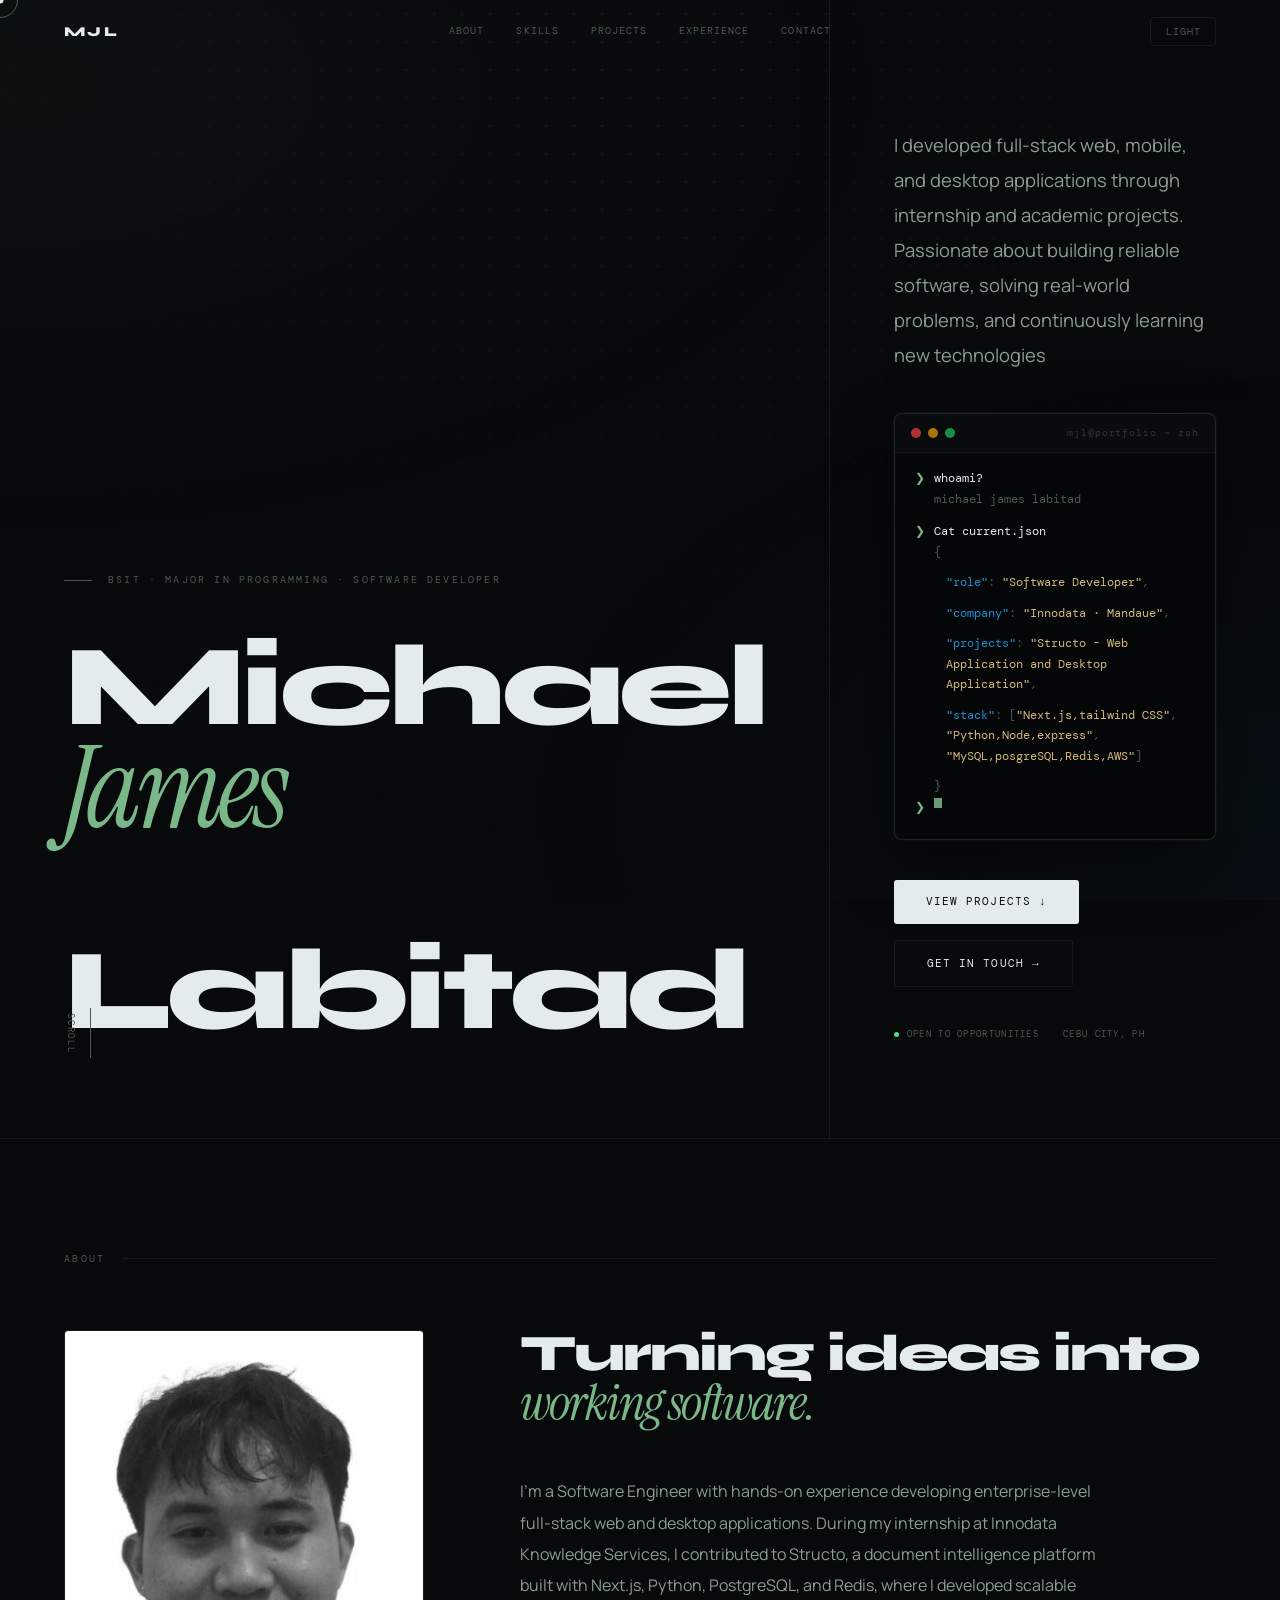
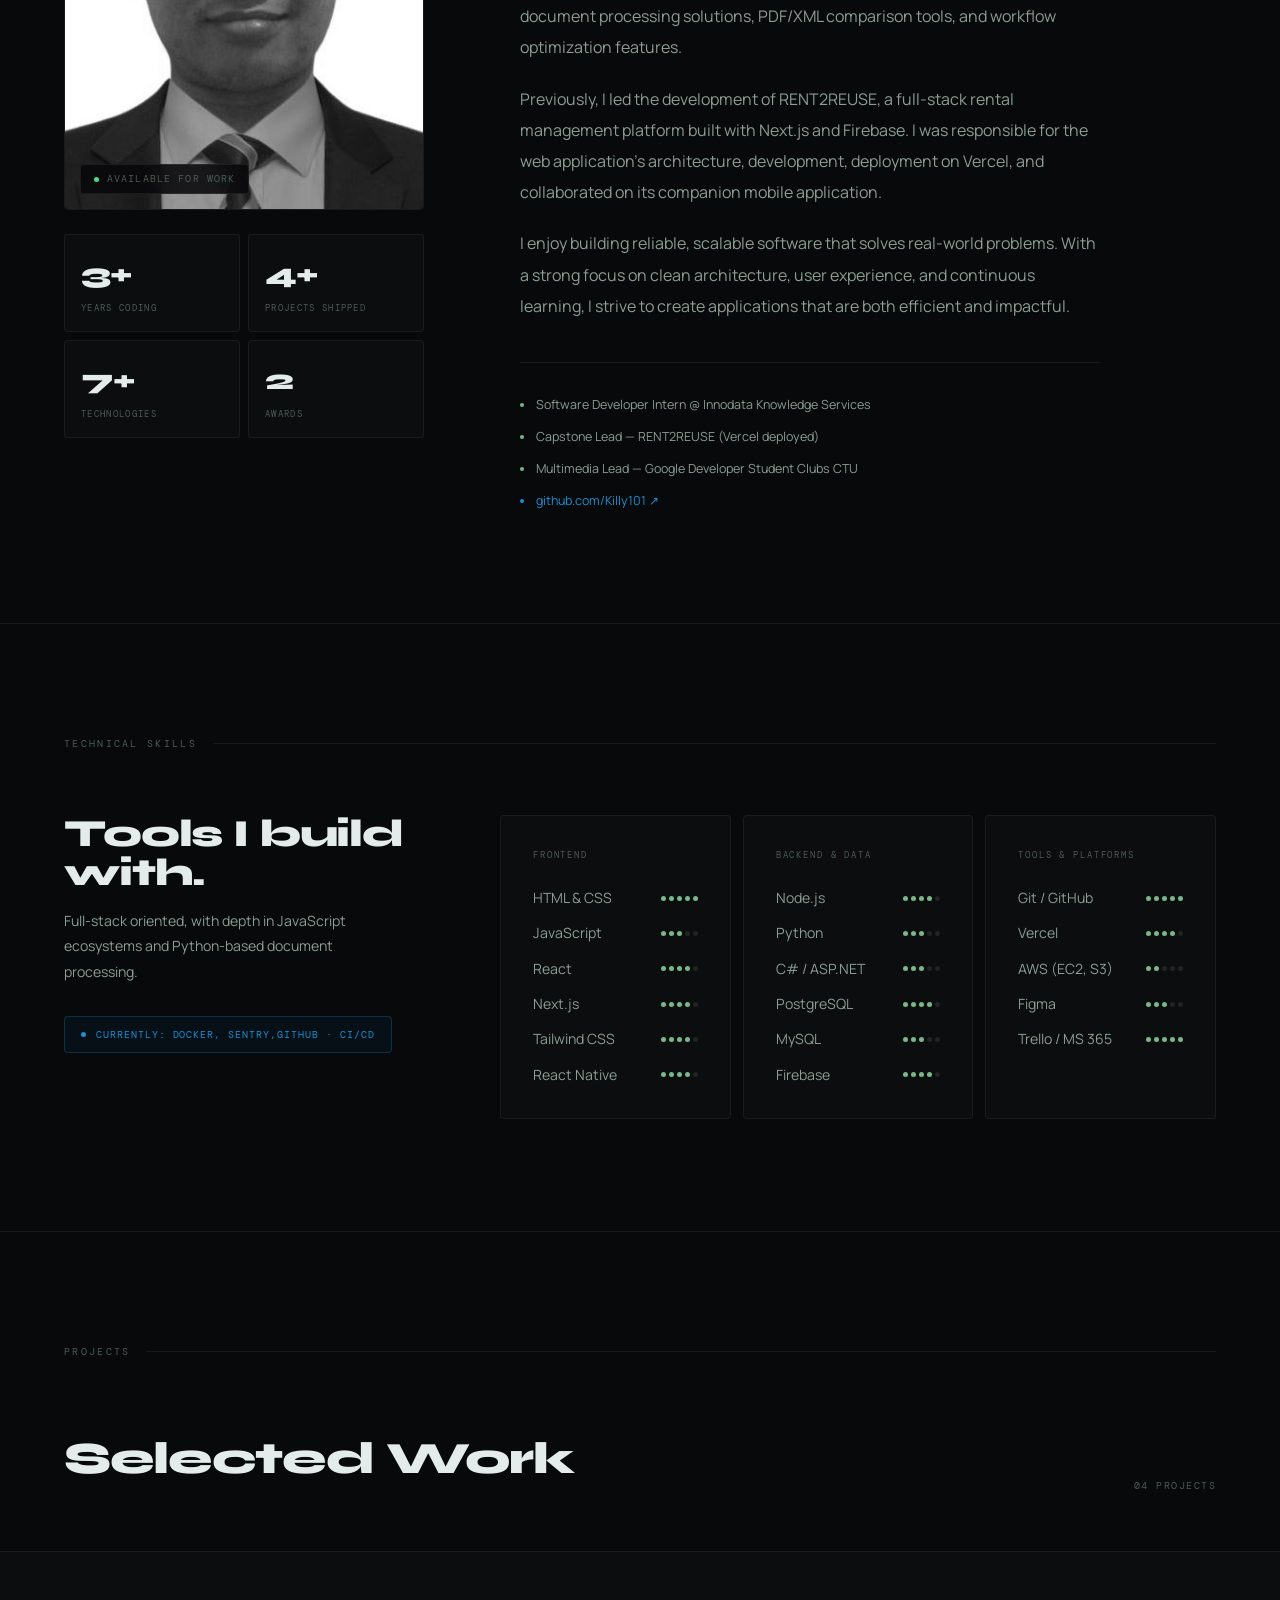
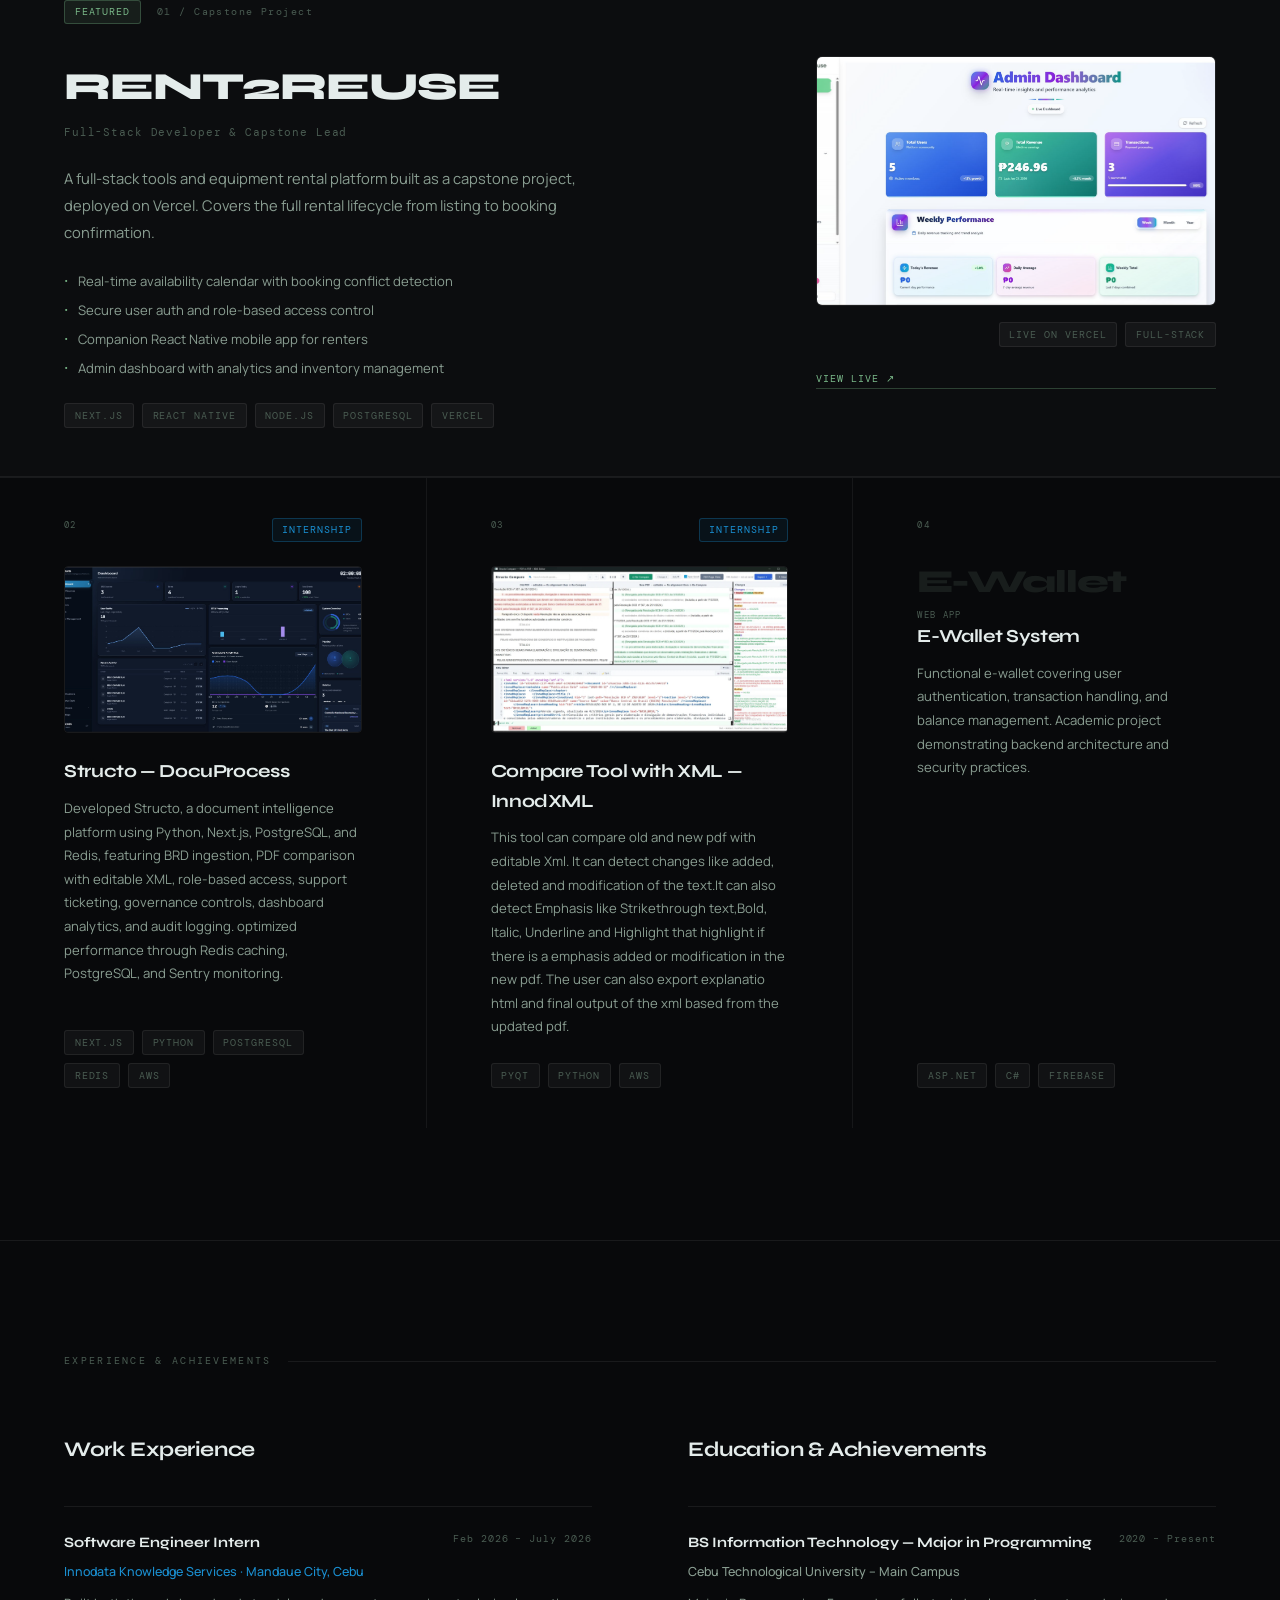
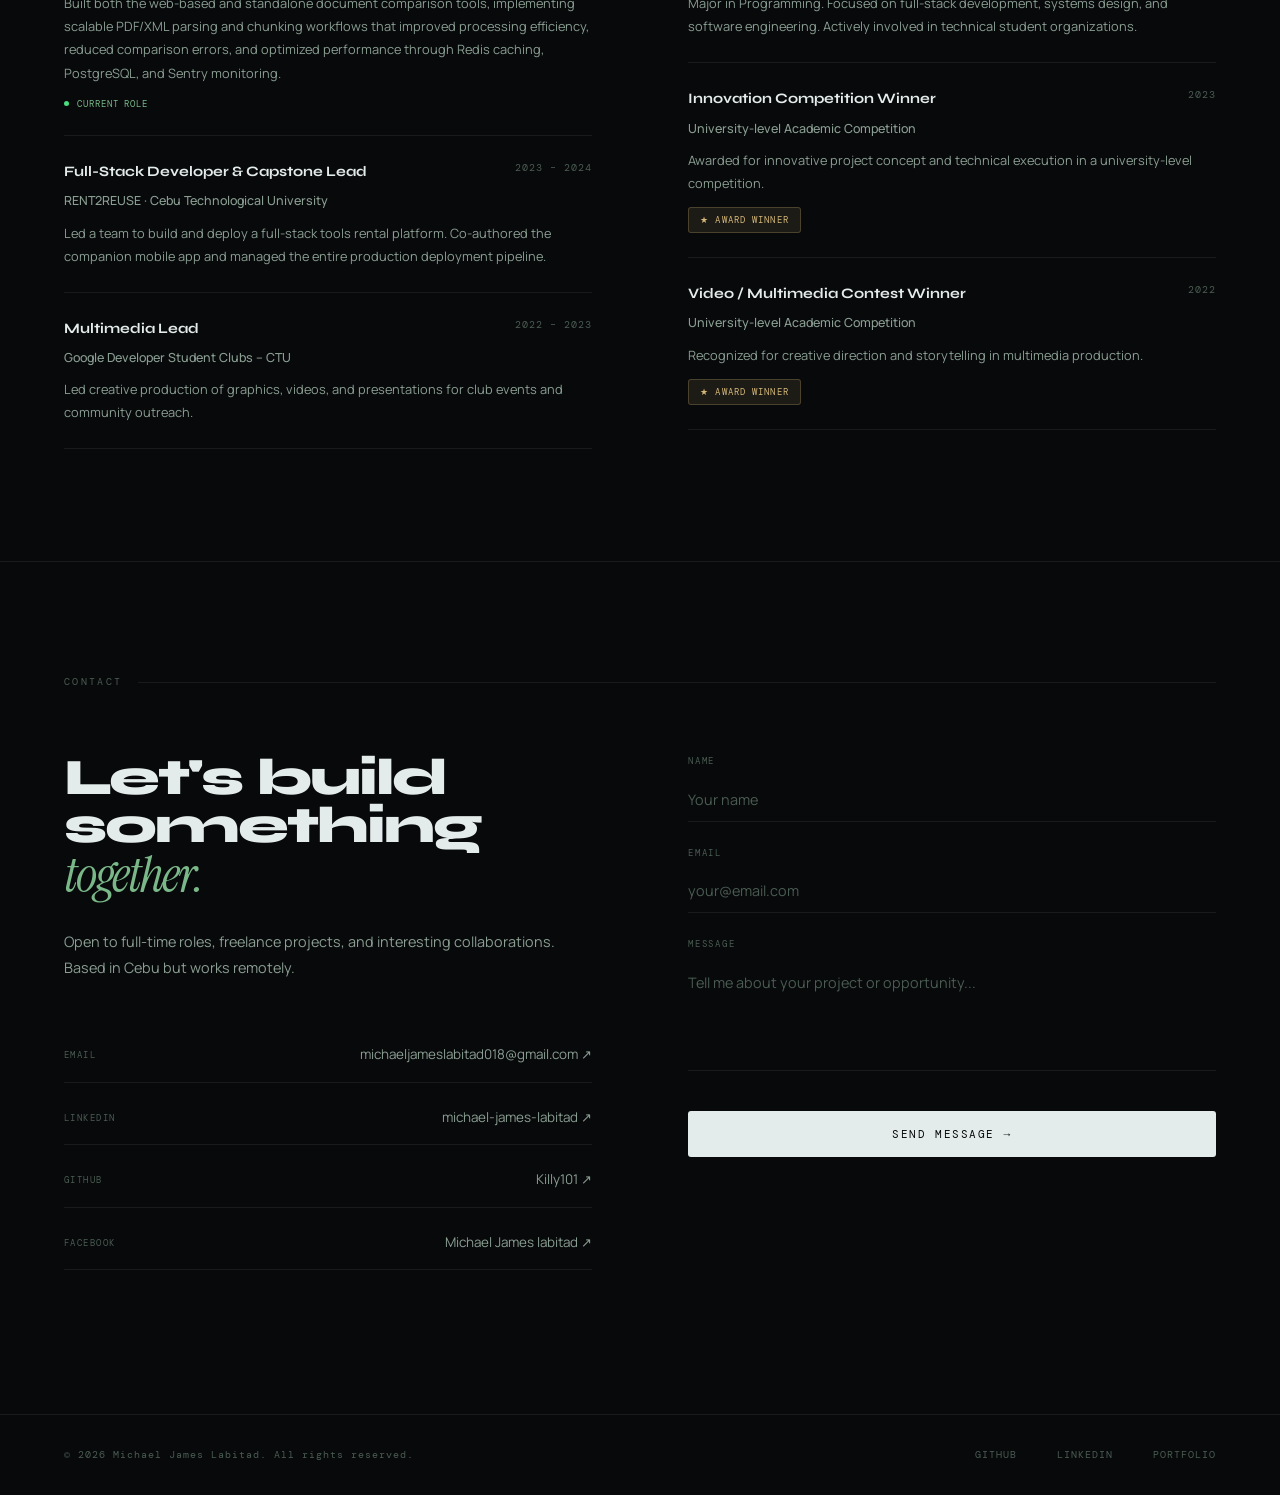
==== commit 5aba2640: "Updated portfolio v2" ====
--- a/index.html
+++ b/index.html
@@ -69,8 +69,10 @@
       </div>
       <div class="hero-right">
         <p class="hero-desc">
-          Building precise, purposeful software — from document processing tools
-          to rental platforms. Based in Cebu, Philippines.
+          I developed full-stack web, mobile, and desktop applications through
+          internship and academic projects. Passionate about building reliable
+          software, solving real-world problems, and continuously learning new
+          technologies
         </p>
         <!-- Terminal -->
         <div class="terminal" aria-label="Terminal showing current role info">
@@ -83,19 +85,19 @@
           <div class="terminal-body">
             <div class="term-line tl-1">
               <span class="term-prompt">❯</span
-              ><span class="term-cmd">whoami</span>
+              ><span class="term-cmd">whoami?</span>
             </div>
             <div class="term-line tl-2 term-out">michael james labitad</div>
             <div class="term-line tl-3">
               <span class="term-prompt">❯</span
-              ><span class="term-cmd">cat current.json</span>
+              ><span class="term-cmd">Cat current.json</span>
             </div>
             <div class="term-line tl-4 term-json">
               <div class="tj-brace">{</div>
               <div class="tj-row">
                 <span class="tj-key">"role"</span
                 ><span class="tj-colon">: </span
-                ><span class="tj-val">"Software Dev Intern"</span
+                ><span class="tj-val">"Software Developer"</span
                 ><span class="tj-colon">,</span>
               </div>
               <div class="tj-row">
@@ -105,19 +107,20 @@
                 ><span class="tj-colon">,</span>
               </div>
               <div class="tj-row">
-                <span class="tj-key">"project"</span
+                <span class="tj-key">"projects"</span
                 ><span class="tj-colon">: </span
-                ><span class="tj-val">"Document Intelligence"</span
+                ><span class="tj-val"
+                  >"Structo - Web Application and Desktop Application"</span
                 ><span class="tj-colon">,</span>
               </div>
               <div class="tj-row">
                 <span class="tj-key">"stack"</span
                 ><span class="tj-colon">: [</span
-                ><span class="tj-val">"Next.js"</span
+                ><span class="tj-val">"Next.js,tailwind CSS"</span
                 ><span class="tj-colon">, </span
-                ><span class="tj-val">"Python"</span
+                ><span class="tj-val">"Python,Node,express"</span
                 ><span class="tj-colon">, </span
-                ><span class="tj-val">"AWS"</span
+                ><span class="tj-val">"MySQL,posgreSQL,Redis,AWS"</span
                 ><span class="tj-colon">]</span>
               </div>
               <div class="tj-brace">}</div>
@@ -190,19 +193,26 @@
           </h2>
           <div class="about-body">
             <p>
-              I'm an IT student and software developer with hands-on internship
-              experience building full-stack web applications at enterprise
-              scale. Currently interning at Innodata Knowledge Services, where I
-              work on document processing pipelines using Next.js and Python.
+              I'm a Software Engineer with hands-on experience developing
+              enterprise-level full-stack web and desktop applications. During
+              my internship at Innodata Knowledge Services, I contributed to
+              Structo, a document intelligence platform built with Next.js,
+              Python, PostgreSQL, and Redis, where I developed scalable document
+              processing solutions, PDF/XML comparison tools, and workflow
+              optimization features.
             </p>
             <p>
-              I led the development of RENT2REUSE, a full-stack capstone project
-              — from architecture to deployment on Vercel. I care about clean
-              code, thoughtful UX, and shipping things that actually work.
+              Previously, I led the development of RENT2REUSE, a full-stack
+              rental management platform built with Next.js and Firebase. I was
+              responsible for the web application's architecture, development,
+              deployment on Vercel, and collaborated on its companion mobile
+              application.
             </p>
             <p>
-              Self-directed learner, team lead, and creative problem-solver who
-              performs well under pressure.
+              I enjoy building reliable, scalable software that solves
+              real-world problems. With a strong focus on clean architecture,
+              user experience, and continuous learning, I strive to create
+              applications that are both efficient and impactful.
             </p>
           </div>
           <ul class="about-facts">
@@ -249,7 +259,9 @@
           </p>
           <div class="learning-badge">
             <span class="pulse-dot blue-dot"></span>
-            <span class="learning-text">Currently: Docker · CI/CD</span>
+            <span class="learning-text"
+              >Currently: Docker, Sentry,Github · CI/CD</span
+            >
           </div>
         </div>
         <div class="skills-cards reveal rd3">
@@ -271,9 +283,9 @@
                 <div class="dots">
                   <span class="dot filled"></span
                   ><span class="dot filled"></span
-                  ><span class="dot filled"></span
-                  ><span class="dot filled"></span
                   ><span class="dot filled"></span>
+                  <span class="dot empty"></span>
+                  <span class="dot empty"></span>
                 </div>
               </div>
               <div class="skill-row">
@@ -282,8 +294,8 @@
                   <span class="dot filled"></span
                   ><span class="dot filled"></span
                   ><span class="dot filled"></span
-                  ><span class="dot filled"></span
                   ><span class="dot filled"></span>
+                  <span class="dot empty"></span>
                 </div>
               </div>
               <div class="skill-row">
@@ -292,8 +304,8 @@
                   <span class="dot filled"></span
                   ><span class="dot filled"></span
                   ><span class="dot filled"></span
-                  ><span class="dot filled"></span
                   ><span class="dot filled"></span>
+                  <span class="dot empty"></span>
                 </div>
               </div>
               <div class="skill-row">
@@ -337,7 +349,7 @@
                   <span class="dot filled"></span
                   ><span class="dot filled"></span
                   ><span class="dot filled"></span
-                  ><span class="dot filled"></span
+                  ><span class="dot empty"></span
                   ><span class="dot empty"></span>
                 </div>
               </div>
@@ -377,7 +389,7 @@
                   <span class="dot filled"></span
                   ><span class="dot filled"></span
                   ><span class="dot filled"></span
-                  ><span class="dot empty"></span
+                  ><span class="dot filled"></span
                   ><span class="dot empty"></span>
                 </div>
               </div>
@@ -411,29 +423,28 @@
                 <div class="dots">
                   <span class="dot filled"></span
                   ><span class="dot filled"></span
+                  ><span class="dot empty"></span><span class="dot empty"></span
+                  ><span class="dot empty"></span>
+                </div>
+              </div>
+              <div class="skill-row">
+                <span>Figma</span>
+                <div class="dots">
+                  <span class="dot filled"></span
+                  ><span class="dot filled"></span
                   ><span class="dot filled"></span
                   ><span class="dot empty"></span
                   ><span class="dot empty"></span>
                 </div>
               </div>
               <div class="skill-row">
-                <span>Figma</span>
-                <div class="dots">
-                  <span class="dot filled"></span
-                  ><span class="dot filled"></span
-                  ><span class="dot filled"></span
-                  ><span class="dot empty"></span
-                  ><span class="dot empty"></span>
-                </div>
-              </div>
-              <div class="skill-row">
                 <span>Trello / MS 365</span>
                 <div class="dots">
                   <span class="dot filled"></span
                   ><span class="dot filled"></span
                   ><span class="dot filled"></span
-                  ><span class="dot empty"></span
-                  ><span class="dot empty"></span>
+                  ><span class="dot filled"></span
+                  ><span class="dot filled"></span>
                 </div>
               </div>
             </div>
@@ -534,40 +545,49 @@
           />
           <h3 class="proj-title">Structo — DocuProcess</h3>
           <p class="proj-desc">
-            Enterprise document processing system built at Innodata. Handles
-            large-scale ingestion, transformation, and structured INNOD.XML
-            extraction using Next.js and Python.
+            Developed Structo, a document intelligence platform using Python,
+            Next.js, PostgreSQL, and Redis, featuring BRD ingestion, PDF
+            comparison with editable XML, role-based access, support ticketing,
+            governance controls, dashboard analytics, and audit logging.
+            optimized performance through Redis caching, PostgreSQL, and Sentry
+            monitoring.
           </p>
           <div class="tech-tags mt-auto">
             <span class="tech-tag">Next.js</span>
             <span class="tech-tag">Python</span>
             <span class="tech-tag">PostgreSQL</span>
+            <span class="tech-tag">Redis</span>
             <span class="tech-tag">AWS</span>
           </div>
         </div>
-        <div class="proj-card reveal rd4">
+
+        <div class="proj-card reveal rd3">
           <div class="proj-card-header">
             <p class="proj-num">03</p>
-          </div>
-          <div
-            class="proj-img-placeholder sm green"
-            aria-label="Pawgenic mobile app"
-          >
-            <div class="placeholder-text">PW</div>
-            <div class="placeholder-sub">Mobile App</div>
-          </div>
-          <h3 class="proj-title">Pawgenic</h3>
+            <span class="proj-badge intern">Internship</span>
+          </div>
+          <img
+            src="Assets/CompareTool.jpg"
+            alt="Compare tool with XML"
+            class="project-real-img sm"
+            id="compare-tool-img"
+          />
+          <h3 class="proj-title">Compare Tool with XML — InnodXML</h3>
           <p class="proj-desc">
-            Dog breeding app with AI integration for breed analysis, matching,
-            and lineage tracking. Focused on clean UX for a niche but passionate
-            user base.
+            This tool can compare old and new pdf with editable Xml. It can
+            detect changes like added, deleted and modification of the text.It
+            can also detect Emphasis like Strikethrough text,Bold, Italic,
+            Underline and Highlight that highlight if there is a emphasis added
+            or modification in the new pdf. The user can also export explanatio
+            html and final output of the xml based from the updated pdf.
           </p>
           <div class="tech-tags mt-auto">
-            <span class="tech-tag">React Native</span>
-            <span class="tech-tag">Node.js</span>
-            <span class="tech-tag">AI/ML</span>
-          </div>
-        </div>
+            <span class="tech-tag">PyQT</span>
+            <span class="tech-tag">Python</span>
+            <span class="tech-tag">AWS</span>
+          </div>
+        </div>
+
         <div class="proj-card reveal rd5">
           <div class="proj-card-header">
             <p class="proj-num">04</p>
@@ -576,7 +596,7 @@
             class="proj-img-placeholder sm blue"
             aria-label="E-Wallet system"
           >
-            <div class="placeholder-text">EW</div>
+            <div class="placeholder-text">E-Wallet</div>
             <div class="placeholder-sub">Web App</div>
           </div>
           <h3 class="proj-title">E-Wallet System</h3>
@@ -606,16 +626,18 @@
           <h3 class="exp-col-title">Work Experience</h3>
           <div class="exp-entry">
             <div class="exp-entry-head">
-              <span class="exp-role">Software Developer Intern</span>
-              <span class="exp-date">Feb 2026 – Present</span>
+              <span class="exp-role">Software Engineer Intern</span>
+              <span class="exp-date">Feb 2026 – July 2026</span>
             </div>
             <p class="exp-company blue">
               Innodata Knowledge Services · Mandaue City, Cebu
             </p>
             <p class="exp-desc">
-              Built enterprise document processing tools using Next.js and
-              Python. Managed relational data with PostgreSQL and handled AWS
-              cloud deployments in a fast-paced production environment.
+              Built both the web-based and standalone document comparison tools,
+              implementing scalable PDF/XML parsing and chunking workflows that
+              improved processing efficiency, reduced comparison errors, and
+              optimized performance through Redis caching, PostgreSQL, and
+              Sentry monitoring.
             </p>
             <div class="current-pill">
               <span class="pulse-dot"></span>Current role
@@ -744,7 +766,7 @@
               class="contact-link-row"
             >
               <span class="clr-label">Facebook</span>
-              <span class="clr-value">Michael James Alabitad ↗</span>
+              <span class="clr-value">Michael James labitad ↗</span>
             </a>
           </div>
         </div>
